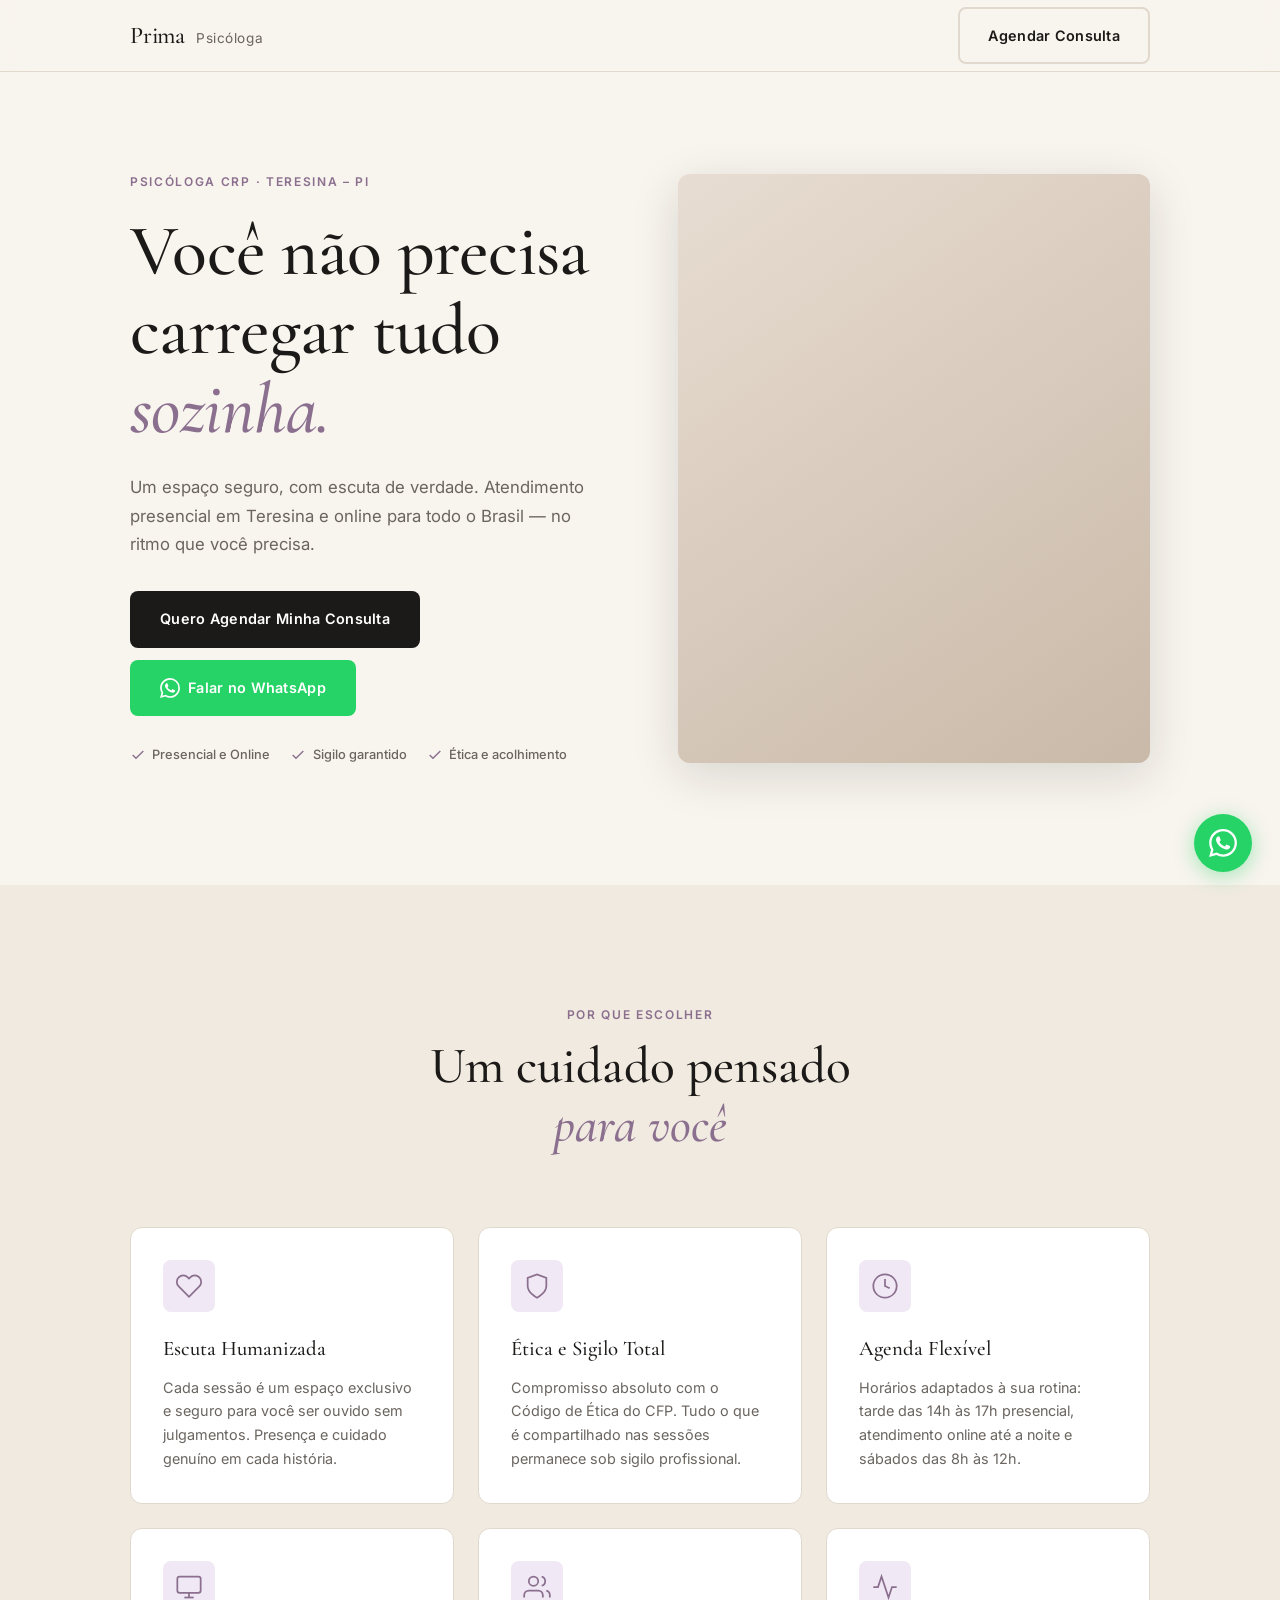
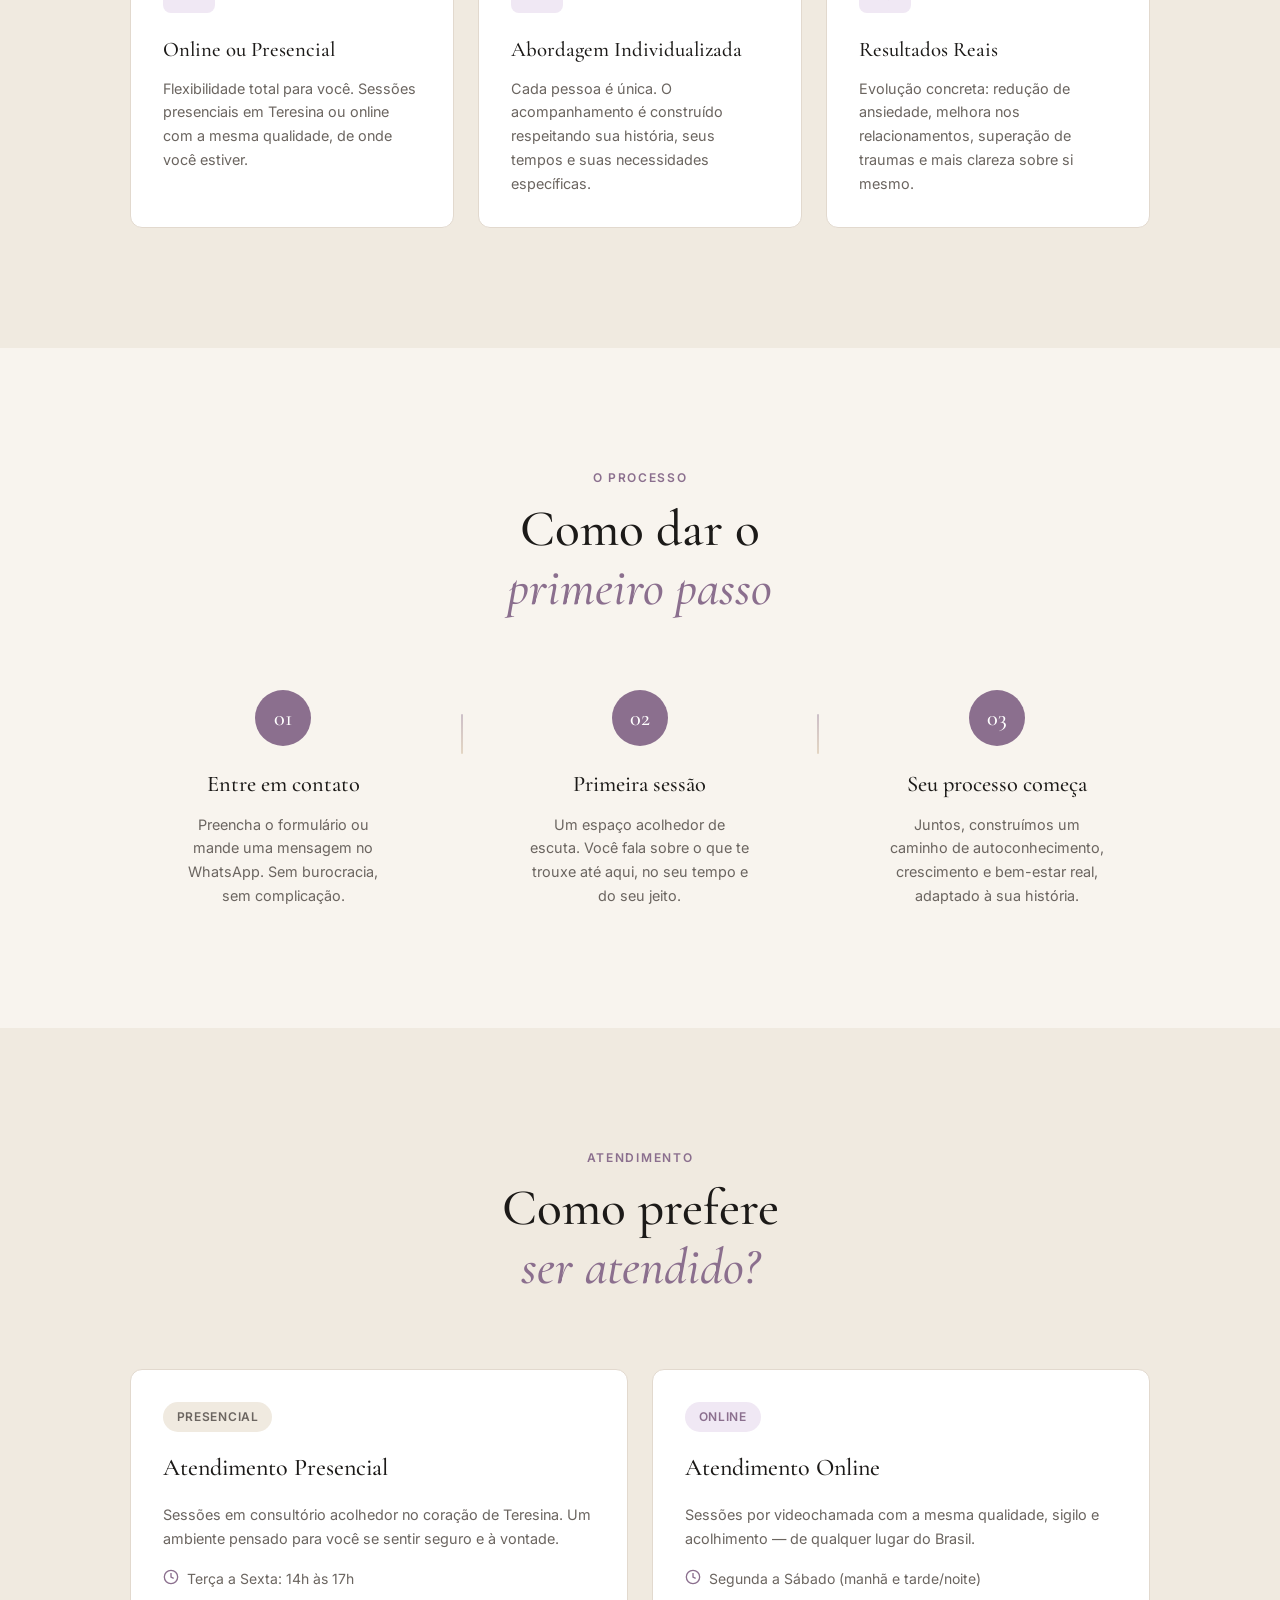
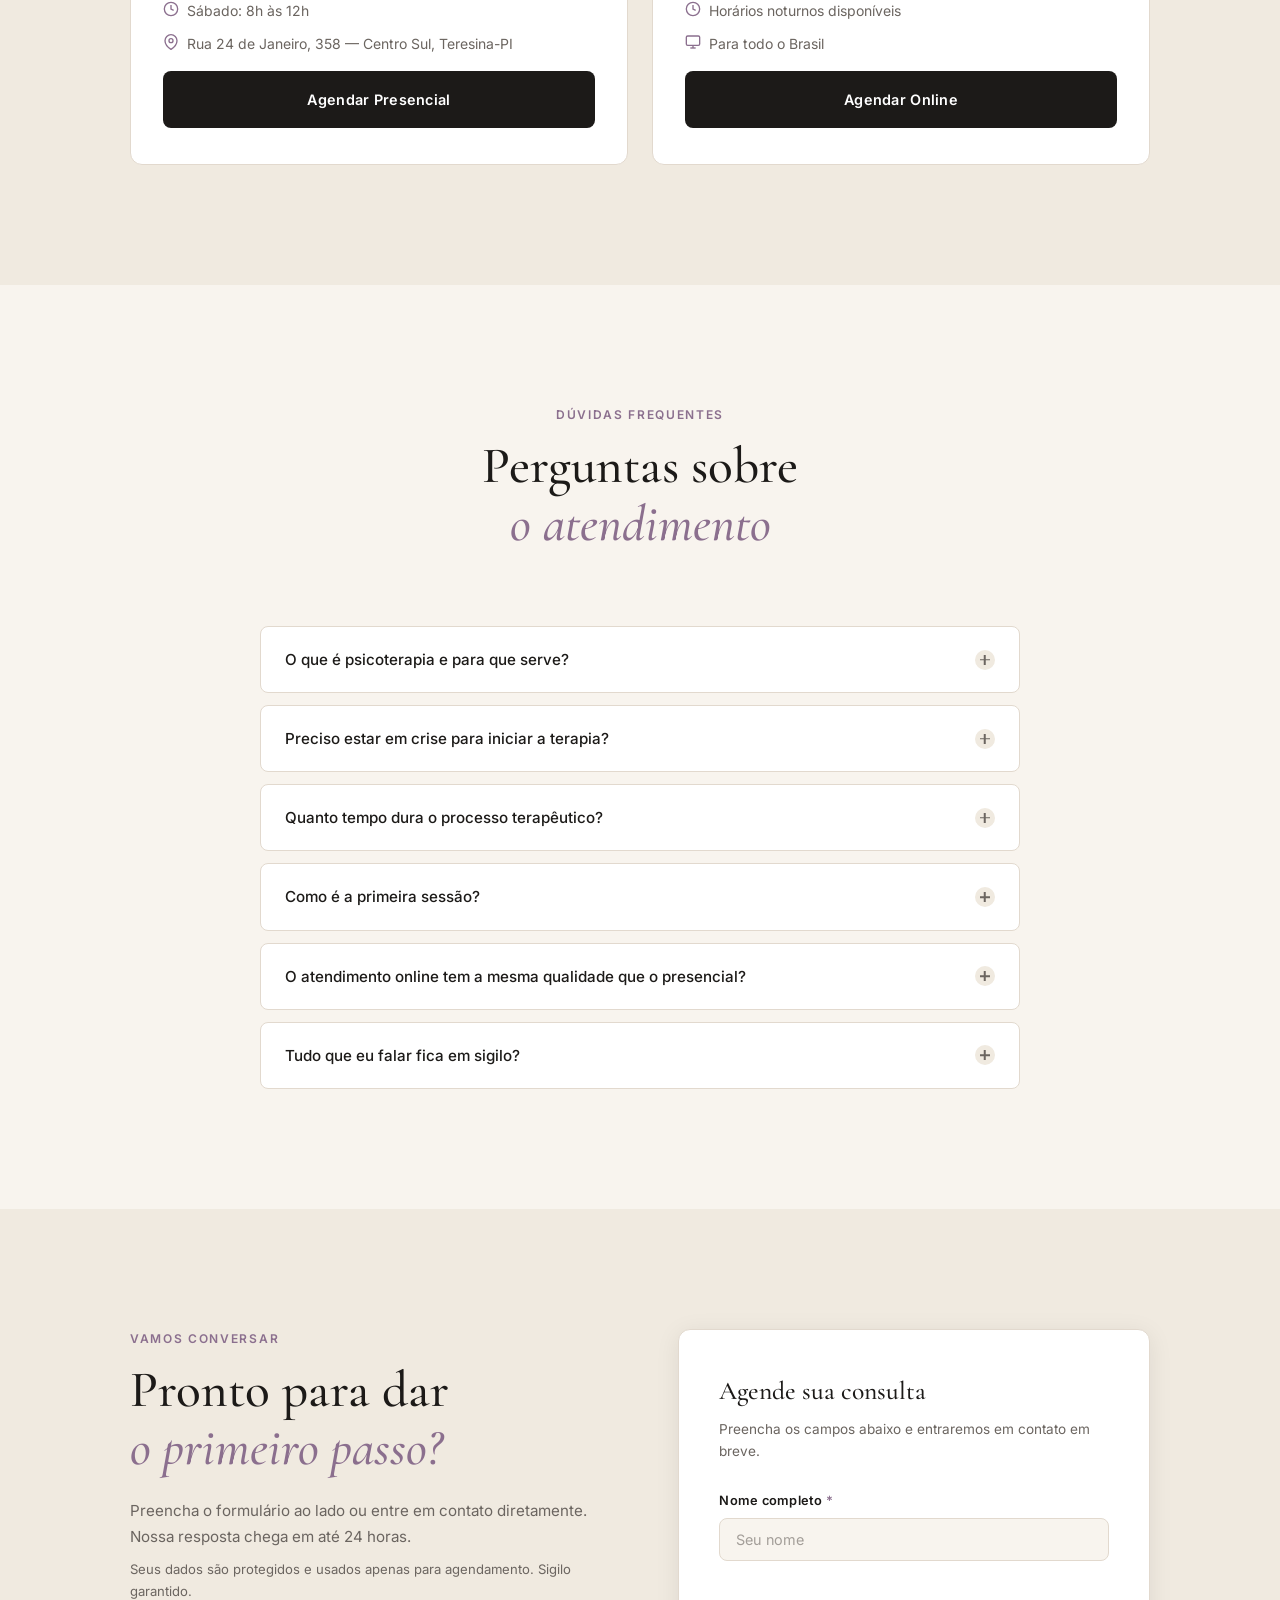
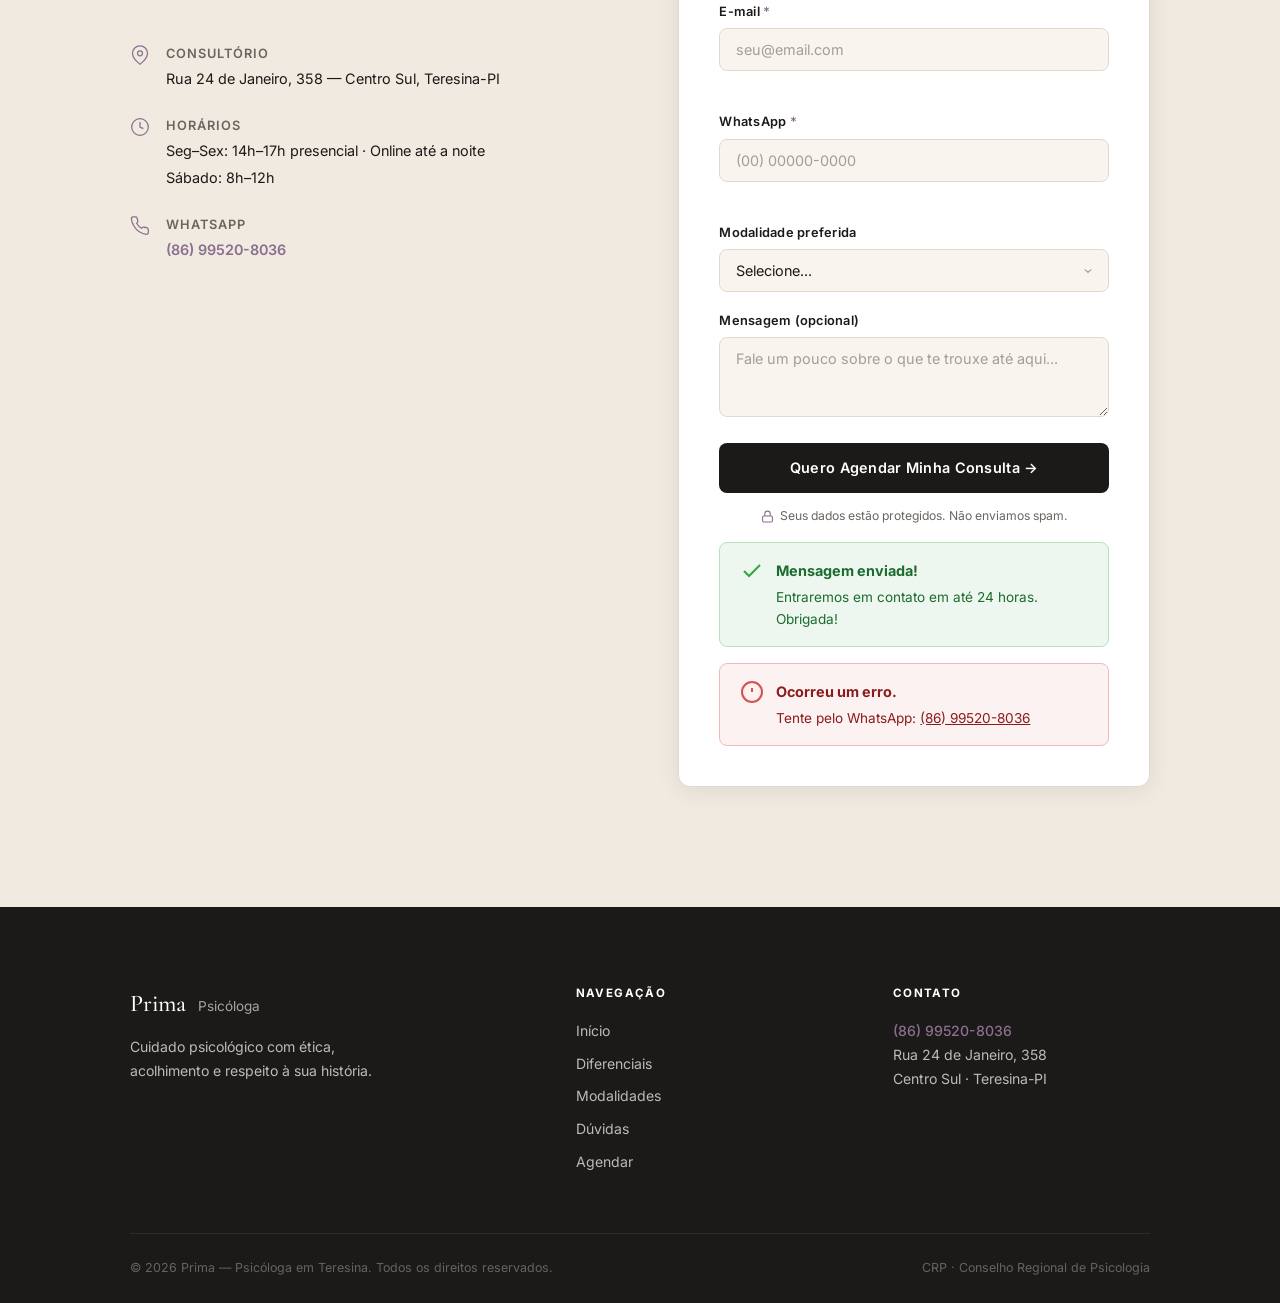
==== index.html @ 87fa2f5f "feat: estrutura inicial do site onepage Prima Psicóloga - HTML completo (hero, diferenciais, como fu" ====
<!DOCTYPE html>
<html lang="pt-BR">
<head>
  <meta charset="UTF-8" />
  <meta name="viewport" content="width=device-width, initial-scale=1.0" />
  <meta name="description" content="Psicóloga em Teresina-PI. Atendimento presencial e online. Agende sua consulta com a psicóloga Prima e dê o primeiro passo para o seu bem-estar." />
  <meta name="keywords" content="psicóloga Teresina, psicologia Teresina, terapia Teresina, psicóloga online Teresina, saúde mental Teresina PI" />
  <meta property="og:title" content="Psicóloga em Teresina | Prima" />
  <meta property="og:description" content="Atendimento psicológico presencial em Teresina e online. Cuide da sua saúde mental com acolhimento e ética." />
  <meta property="og:type" content="website" />
  <meta property="og:url" content="https://psicologaemteresina.com.br" />

  <title>Psicóloga em Teresina | Prima</title>

  <!-- Google Tag Manager -->
  <script>(function(w,d,s,l,i){w[l]=w[l]||[];w[l].push({'gtm.start':
  new Date().getTime(),event:'gtm.js'});var f=d.getElementsByTagName(s)[0],
  j=d.createElement(s),dl=l!='dataLayer'?'&l='+l:'';j.async=true;j.src=
  'https://www.googletagmanager.com/gtm.js?id='+i+dl;f.parentNode.insertBefore(j,f);
  })(window,document,'script','dataLayer','GTM-XXXXXXX');</script>
  <!-- End Google Tag Manager -->

  <link rel="preconnect" href="https://fonts.googleapis.com" />
  <link rel="preconnect" href="https://fonts.gstatic.com" crossorigin />
  <link href="https://fonts.googleapis.com/css2?family=Cormorant+Garamond:ital,wght@0,400;0,500;0,600;1,400;1,500&family=Inter:wght@300;400;500;600&display=swap" rel="stylesheet" />

  <link rel="stylesheet" href="css/style.css" />
</head>
<body>

  <!-- Google Tag Manager (noscript) -->
  <noscript><iframe src="https://www.googletagmanager.com/ns.html?id=GTM-XXXXXXX"
  height="0" width="0" style="display:none;visibility:hidden"></iframe></noscript>
  <!-- End Google Tag Manager (noscript) -->

  <!-- ============================================================
       HEADER / NAV
  ============================================================ -->
  <header class="header" id="header">
    <nav class="nav container">
      <a href="#" class="nav__logo">Prima <span>Psicóloga</span></a>
      <a href="#contato" class="btn btn--outline nav__cta track-cta" data-cta-position="header">
        Agendar Consulta
      </a>
    </nav>
  </header>

  <!-- ============================================================
       HERO
  ============================================================ -->
  <section class="hero" id="inicio">
    <div class="hero__content container">
      <div class="hero__text">
        <p class="hero__eyebrow">Psicóloga CRP · Teresina – PI</p>
        <h1 class="hero__headline">
          Você não precisa<br />
          carregar tudo<br />
          <em>sozinha.</em>
        </h1>
        <p class="hero__sub">
          Um espaço seguro, com escuta de verdade. Atendimento presencial
          em Teresina e online para todo o Brasil — no ritmo que você precisa.
        </p>
        <div class="hero__actions">
          <a href="#contato" class="btn btn--primary track-cta" data-cta-position="hero-primary">
            Quero Agendar Minha Consulta
          </a>
          <a href="https://wa.me/5586995208036" target="_blank" rel="noopener noreferrer"
             class="btn btn--whatsapp track-whatsapp" data-cta-position="hero">
            <svg width="20" height="20" viewBox="0 0 24 24" fill="currentColor" aria-hidden="true">
              <path d="M17.472 14.382c-.297-.149-1.758-.867-2.03-.967-.273-.099-.471-.148-.67.15-.197.297-.767.966-.94 1.164-.173.199-.347.223-.644.075-.297-.15-1.255-.463-2.39-1.475-.883-.788-1.48-1.761-1.653-2.059-.173-.297-.018-.458.13-.606.134-.133.298-.347.446-.52.149-.174.198-.298.298-.497.099-.198.05-.371-.025-.52-.075-.149-.669-1.612-.916-2.207-.242-.579-.487-.5-.669-.51-.173-.008-.371-.01-.57-.01-.198 0-.52.074-.792.372-.272.297-1.04 1.016-1.04 2.479 0 1.462 1.065 2.875 1.213 3.074.149.198 2.096 3.2 5.077 4.487.709.306 1.262.489 1.694.625.712.227 1.36.195 1.871.118.571-.085 1.758-.719 2.006-1.413.248-.694.248-1.289.173-1.413-.074-.124-.272-.198-.57-.347m-5.421 7.403h-.004a9.87 9.87 0 01-5.031-1.378l-.361-.214-3.741.982.998-3.648-.235-.374a9.86 9.86 0 01-1.51-5.26c.001-5.45 4.436-9.884 9.888-9.884 2.64 0 5.122 1.03 6.988 2.898a9.825 9.825 0 012.893 6.994c-.003 5.45-4.437 9.884-9.885 9.884m8.413-18.297A11.815 11.815 0 0012.05 0C5.495 0 .16 5.335.157 11.892c0 2.096.547 4.142 1.588 5.945L.057 24l6.305-1.654a11.882 11.882 0 005.683 1.448h.005c6.554 0 11.89-5.335 11.893-11.893a11.821 11.821 0 00-3.48-8.413z"/>
            </svg>
            Falar no WhatsApp
          </a>
        </div>
        <ul class="hero__badges">
          <li>
            <svg width="16" height="16" viewBox="0 0 24 24" fill="none" stroke="currentColor" stroke-width="2" aria-hidden="true"><polyline points="20 6 9 17 4 12"></polyline></svg>
            Presencial e Online
          </li>
          <li>
            <svg width="16" height="16" viewBox="0 0 24 24" fill="none" stroke="currentColor" stroke-width="2" aria-hidden="true"><polyline points="20 6 9 17 4 12"></polyline></svg>
            Sigilo garantido
          </li>
          <li>
            <svg width="16" height="16" viewBox="0 0 24 24" fill="none" stroke="currentColor" stroke-width="2" aria-hidden="true"><polyline points="20 6 9 17 4 12"></polyline></svg>
            Ética e acolhimento
          </li>
        </ul>
      </div>
      <div class="hero__image-wrap">
        <div class="hero__image-placeholder" aria-label="Foto da psicóloga Prima">
          <!-- Substituir por <img src="assets/images/prima-foto.jpg" alt="Psicóloga Prima" /> -->
          <div class="hero__image-bg"></div>
        </div>
      </div>
    </div>
  </section>

  <!-- ============================================================
       DIFERENCIAIS
  ============================================================ -->
  <section class="section diferenciais" id="diferenciais">
    <div class="container">
      <div class="section__header">
        <p class="section__eyebrow">Por que escolher</p>
        <h2 class="section__title">Um cuidado pensado<br /><em>para você</em></h2>
      </div>
      <div class="diferenciais__grid">
        <div class="card card--diferencial track-view-item">
          <div class="card__icon">
            <svg width="28" height="28" viewBox="0 0 24 24" fill="none" stroke="currentColor" stroke-width="1.5" aria-hidden="true"><path d="M20.84 4.61a5.5 5.5 0 0 0-7.78 0L12 5.67l-1.06-1.06a5.5 5.5 0 0 0-7.78 7.78l1.06 1.06L12 21.23l7.78-7.78 1.06-1.06a5.5 5.5 0 0 0 0-7.78z"></path></svg>
          </div>
          <h3>Escuta Humanizada</h3>
          <p>Cada sessão é um espaço exclusivo e seguro para você ser ouvido sem julgamentos. Presença e cuidado genuíno em cada história.</p>
        </div>
        <div class="card card--diferencial track-view-item">
          <div class="card__icon">
            <svg width="28" height="28" viewBox="0 0 24 24" fill="none" stroke="currentColor" stroke-width="1.5" aria-hidden="true"><path d="M12 22s8-4 8-10V5l-8-3-8 3v7c0 6 8 10 8 10z"></path></svg>
          </div>
          <h3>Ética e Sigilo Total</h3>
          <p>Compromisso absoluto com o Código de Ética do CFP. Tudo o que é compartilhado nas sessões permanece sob sigilo profissional.</p>
        </div>
        <div class="card card--diferencial track-view-item">
          <div class="card__icon">
            <svg width="28" height="28" viewBox="0 0 24 24" fill="none" stroke="currentColor" stroke-width="1.5" aria-hidden="true"><circle cx="12" cy="12" r="10"></circle><polyline points="12 6 12 12 16 14"></polyline></svg>
          </div>
          <h3>Agenda Flexível</h3>
          <p>Horários adaptados à sua rotina: tarde das 14h às 17h presencial, atendimento online até a noite e sábados das 8h às 12h.</p>
        </div>
        <div class="card card--diferencial track-view-item">
          <div class="card__icon">
            <svg width="28" height="28" viewBox="0 0 24 24" fill="none" stroke="currentColor" stroke-width="1.5" aria-hidden="true"><rect x="2" y="3" width="20" height="14" rx="2" ry="2"></rect><line x1="8" y1="21" x2="16" y2="21"></line><line x1="12" y1="17" x2="12" y2="21"></line></svg>
          </div>
          <h3>Online ou Presencial</h3>
          <p>Flexibilidade total para você. Sessões presenciais em Teresina ou online com a mesma qualidade, de onde você estiver.</p>
        </div>
        <div class="card card--diferencial track-view-item">
          <div class="card__icon">
            <svg width="28" height="28" viewBox="0 0 24 24" fill="none" stroke="currentColor" stroke-width="1.5" aria-hidden="true"><path d="M17 21v-2a4 4 0 0 0-4-4H5a4 4 0 0 0-4 4v2"></path><circle cx="9" cy="7" r="4"></circle><path d="M23 21v-2a4 4 0 0 0-3-3.87"></path><path d="M16 3.13a4 4 0 0 1 0 7.75"></path></svg>
          </div>
          <h3>Abordagem Individualizada</h3>
          <p>Cada pessoa é única. O acompanhamento é construído respeitando sua história, seus tempos e suas necessidades específicas.</p>
        </div>
        <div class="card card--diferencial track-view-item">
          <div class="card__icon">
            <svg width="28" height="28" viewBox="0 0 24 24" fill="none" stroke="currentColor" stroke-width="1.5" aria-hidden="true"><polyline points="22 12 18 12 15 21 9 3 6 12 2 12"></polyline></svg>
          </div>
          <h3>Resultados Reais</h3>
          <p>Evolução concreta: redução de ansiedade, melhora nos relacionamentos, superação de traumas e mais clareza sobre si mesmo.</p>
        </div>
      </div>
    </div>
  </section>

  <!-- ============================================================
       COMO FUNCIONA
  ============================================================ -->
  <section class="section como-funciona" id="como-funciona">
    <div class="container">
      <div class="section__header">
        <p class="section__eyebrow">O processo</p>
        <h2 class="section__title">Como dar o<br /><em>primeiro passo</em></h2>
      </div>
      <div class="passos">
        <div class="passo">
          <div class="passo__numero">01</div>
          <h3>Entre em contato</h3>
          <p>Preencha o formulário ou mande uma mensagem no WhatsApp. Sem burocracia, sem complicação.</p>
        </div>
        <div class="passo__divisor" aria-hidden="true"></div>
        <div class="passo">
          <div class="passo__numero">02</div>
          <h3>Primeira sessão</h3>
          <p>Um espaço acolhedor de escuta. Você fala sobre o que te trouxe até aqui, no seu tempo e do seu jeito.</p>
        </div>
        <div class="passo__divisor" aria-hidden="true"></div>
        <div class="passo">
          <div class="passo__numero">03</div>
          <h3>Seu processo começa</h3>
          <p>Juntos, construímos um caminho de autoconhecimento, crescimento e bem-estar real, adaptado à sua história.</p>
        </div>
      </div>
    </div>
  </section>

  <!-- ============================================================
       MODALIDADES
  ============================================================ -->
  <section class="section modalidades" id="modalidades">
    <div class="container">
      <div class="section__header">
        <p class="section__eyebrow">Atendimento</p>
        <h2 class="section__title">Como prefere<br /><em>ser atendido?</em></h2>
      </div>
      <div class="modalidades__grid">
        <div class="card card--modalidade track-select-content" data-modalidade="presencial">
          <div class="card__badge">Presencial</div>
          <h3>Atendimento Presencial</h3>
          <p>Sessões em consultório acolhedor no coração de Teresina. Um ambiente pensado para você se sentir seguro e à vontade.</p>
          <ul class="modalidade__info">
            <li>
              <svg width="16" height="16" viewBox="0 0 24 24" fill="none" stroke="currentColor" stroke-width="2" aria-hidden="true"><circle cx="12" cy="12" r="10"></circle><polyline points="12 6 12 12 16 14"></polyline></svg>
              Terça a Sexta: 14h às 17h
            </li>
            <li>
              <svg width="16" height="16" viewBox="0 0 24 24" fill="none" stroke="currentColor" stroke-width="2" aria-hidden="true"><circle cx="12" cy="12" r="10"></circle><polyline points="12 6 12 12 16 14"></polyline></svg>
              Sábado: 8h às 12h
            </li>
            <li>
              <svg width="16" height="16" viewBox="0 0 24 24" fill="none" stroke="currentColor" stroke-width="2" aria-hidden="true"><path d="M21 10c0 7-9 13-9 13s-9-6-9-13a9 9 0 0 1 18 0z"></path><circle cx="12" cy="10" r="3"></circle></svg>
              Rua 24 de Janeiro, 358 — Centro Sul, Teresina-PI
            </li>
          </ul>
          <a href="#contato" class="btn btn--primary btn--full track-cta" data-cta-position="modalidade-presencial">
            Agendar Presencial
          </a>
        </div>
        <div class="card card--modalidade track-select-content" data-modalidade="online">
          <div class="card__badge card__badge--accent">Online</div>
          <h3>Atendimento Online</h3>
          <p>Sessões por videochamada com a mesma qualidade, sigilo e acolhimento — de qualquer lugar do Brasil.</p>
          <ul class="modalidade__info">
            <li>
              <svg width="16" height="16" viewBox="0 0 24 24" fill="none" stroke="currentColor" stroke-width="2" aria-hidden="true"><circle cx="12" cy="12" r="10"></circle><polyline points="12 6 12 12 16 14"></polyline></svg>
              Segunda a Sábado (manhã e tarde/noite)
            </li>
            <li>
              <svg width="16" height="16" viewBox="0 0 24 24" fill="none" stroke="currentColor" stroke-width="2" aria-hidden="true"><circle cx="12" cy="12" r="10"></circle><polyline points="12 6 12 12 16 14"></polyline></svg>
              Horários noturnos disponíveis
            </li>
            <li>
              <svg width="16" height="16" viewBox="0 0 24 24" fill="none" stroke="currentColor" stroke-width="2" aria-hidden="true"><rect x="2" y="3" width="20" height="14" rx="2"></rect><line x1="8" y1="21" x2="16" y2="21"></line><line x1="12" y1="17" x2="12" y2="21"></line></svg>
              Para todo o Brasil
            </li>
          </ul>
          <a href="#contato" class="btn btn--primary btn--full track-cta" data-cta-position="modalidade-online">
            Agendar Online
          </a>
        </div>
      </div>
    </div>
  </section>

  <!-- ============================================================
       FAQ
  ============================================================ -->
  <section class="section faq" id="faq">
    <div class="container">
      <div class="section__header">
        <p class="section__eyebrow">Dúvidas frequentes</p>
        <h2 class="section__title">Perguntas sobre<br /><em>o atendimento</em></h2>
      </div>
      <div class="faq__list">
        <details class="faq__item track-faq" data-faq="o-que-e-psicologia">
          <summary class="faq__question">
            O que é psicoterapia e para que serve?
            <span class="faq__icon" aria-hidden="true"></span>
          </summary>
          <div class="faq__answer">
            <p>A psicoterapia é um processo de autoconhecimento e transformação conduzido por um profissional habilitado. Ela ajuda a entender padrões de comportamento, lidar com emoções difíceis, superar traumas e melhorar os relacionamentos. Não é só para momentos de crise — qualquer pessoa que queira se conhecer melhor ou viver com mais leveza pode se beneficiar.</p>
          </div>
        </details>
        <details class="faq__item track-faq" data-faq="preciso-estar-em-crise">
          <summary class="faq__question">
            Preciso estar em crise para iniciar a terapia?
            <span class="faq__icon" aria-hidden="true"></span>
          </summary>
          <div class="faq__answer">
            <p>Não. A terapia é para qualquer pessoa que queira se conhecer melhor, entender seus padrões ou simplesmente criar mais espaço interno para viver com mais autenticidade. Muitas pessoas começam justamente porque sentem que algo não vai bem, mesmo sem conseguir nomear o quê — uma sensação de vazio, de repetição, de cansaço sem razão aparente. Esse incômodo já é motivo suficiente.</p>
          </div>
        </details>
        <details class="faq__item track-faq" data-faq="quanto-tempo-dura">
          <summary class="faq__question">
            Quanto tempo dura o processo terapêutico?
            <span class="faq__icon" aria-hidden="true"></span>
          </summary>
          <div class="faq__answer">
            <p>Não existe prazo fixo. A duração varia de acordo com a demanda de cada pessoa, seus objetivos e o que emerge ao longo das sessões. Algumas pessoas percebem mudanças significativas em alguns meses; outras optam por um processo mais longo. O ritmo é seu — o acompanhamento respeita sua singularidade.</p>
          </div>
        </details>
        <details class="faq__item track-faq" data-faq="como-e-primeira-sessao">
          <summary class="faq__question">
            Como é a primeira sessão?
            <span class="faq__icon" aria-hidden="true"></span>
          </summary>
          <div class="faq__answer">
            <p>A primeira sessão é um espaço de escuta e acolhimento. Não há questionários ou avaliações formais. Você fala sobre o que te trouxe até aqui, no seu próprio ritmo. Ao final, conversamos sobre como pode ser a continuidade — frequência das sessões, modalidade e tudo o mais que você precisar saber. Não existe resposta certa ou errada.</p>
          </div>
        </details>
        <details class="faq__item track-faq" data-faq="online-funciona-igual">
          <summary class="faq__question">
            O atendimento online tem a mesma qualidade que o presencial?
            <span class="faq__icon" aria-hidden="true"></span>
          </summary>
          <div class="faq__answer">
            <p>Sim. O Conselho Federal de Psicologia regulamenta o atendimento psicológico online e ele é tão eficaz quanto o presencial. A única diferença é o ambiente — o processo, a escuta e o sigilo são os mesmos. É uma excelente opção para quem tem agenda difícil, mora longe ou simplesmente prefere a comodidade de casa.</p>
          </div>
        </details>
        <details class="faq__item track-faq" data-faq="sigilo">
          <summary class="faq__question">
            Tudo que eu falar fica em sigilo?
            <span class="faq__icon" aria-hidden="true"></span>
          </summary>
          <div class="faq__answer">
            <p>Sim, absolutamente. O sigilo profissional é um direito seu garantido pelo Código de Ética do Conselho Federal de Psicologia. Tudo o que é compartilhado em sessão permanece entre você e a psicóloga. Apenas em situações extremíssimas previstas em lei o sigilo pode ser quebrado — e você seria informado antes.</p>
          </div>
        </details>
      </div>
    </div>
  </section>

  <!-- ============================================================
       CONTATO / FORMULÁRIO
  ============================================================ -->
  <section class="section contato" id="contato">
    <div class="container">
      <div class="contato__grid">
        <div class="contato__info">
          <p class="section__eyebrow">Vamos conversar</p>
          <h2 class="section__title">Pronto para dar<br /><em>o primeiro passo?</em></h2>
          <p class="contato__desc">
            Preencha o formulário ao lado ou entre em contato diretamente. Nossa resposta chega em até 24 horas.
          </p>
          <p class="contato__desc contato__desc--small">
            Seus dados são protegidos e usados apenas para agendamento. Sigilo garantido.
          </p>

          <div class="contato__detalhes">
            <div class="contato__detalhe">
              <svg width="20" height="20" viewBox="0 0 24 24" fill="none" stroke="currentColor" stroke-width="1.5" aria-hidden="true"><path d="M21 10c0 7-9 13-9 13s-9-6-9-13a9 9 0 0 1 18 0z"></path><circle cx="12" cy="10" r="3"></circle></svg>
              <div>
                <strong>Consultório</strong>
                <span>Rua 24 de Janeiro, 358 — Centro Sul, Teresina-PI</span>
              </div>
            </div>
            <div class="contato__detalhe">
              <svg width="20" height="20" viewBox="0 0 24 24" fill="none" stroke="currentColor" stroke-width="1.5" aria-hidden="true"><circle cx="12" cy="12" r="10"></circle><polyline points="12 6 12 12 16 14"></polyline></svg>
              <div>
                <strong>Horários</strong>
                <span>Seg–Sex: 14h–17h presencial · Online até a noite</span>
                <span>Sábado: 8h–12h</span>
              </div>
            </div>
            <div class="contato__detalhe">
              <svg width="20" height="20" viewBox="0 0 24 24" fill="none" stroke="currentColor" stroke-width="1.5" aria-hidden="true"><path d="M22 16.92v3a2 2 0 0 1-2.18 2 19.79 19.79 0 0 1-8.63-3.07A19.5 19.5 0 0 1 4.69 12a19.79 19.79 0 0 1-3.07-8.67A2 2 0 0 1 3.6 1.1h3a2 2 0 0 1 2 1.72c.127.96.361 1.903.7 2.81a2 2 0 0 1-.45 2.11L7.91 8.69a16 16 0 0 0 6.07 6.07l.94-.95a2 2 0 0 1 2.11-.45c.907.339 1.85.573 2.81.7A2 2 0 0 1 21.73 16c.04.31.06.623.06.938h-.07z"></path></svg>
              <div>
                <strong>WhatsApp</strong>
                <a href="https://wa.me/5586995208036" class="contato__link track-whatsapp" data-cta-position="contato">(86) 99520-8036</a>
              </div>
            </div>
          </div>
        </div>

        <div class="contato__form-wrap">
          <form class="form" id="form-contato" novalidate>
            <h3 class="form__title">Agende sua consulta</h3>
            <p class="form__sub">Preencha os campos abaixo e entraremos em contato em breve.</p>

            <div class="form__group">
              <label for="nome" class="form__label">Nome completo <span aria-hidden="true">*</span></label>
              <input type="text" id="nome" name="nome" class="form__input" placeholder="Seu nome" required autocomplete="name" />
              <span class="form__error" id="nome-error" role="alert"></span>
            </div>

            <div class="form__group">
              <label for="email" class="form__label">E-mail <span aria-hidden="true">*</span></label>
              <input type="email" id="email" name="email" class="form__input" placeholder="seu@email.com" required autocomplete="email" />
              <span class="form__error" id="email-error" role="alert"></span>
            </div>

            <div class="form__group">
              <label for="whatsapp" class="form__label">WhatsApp <span aria-hidden="true">*</span></label>
              <input type="tel" id="whatsapp" name="whatsapp" class="form__input" placeholder="(00) 00000-0000" required autocomplete="tel" />
              <span class="form__error" id="whatsapp-error" role="alert"></span>
            </div>

            <div class="form__group">
              <label for="modalidade" class="form__label">Modalidade preferida</label>
              <select id="modalidade" name="modalidade" class="form__select">
                <option value="">Selecione...</option>
                <option value="presencial">Presencial (Teresina-PI)</option>
                <option value="online">Online</option>
                <option value="indiferente">Sem preferência</option>
              </select>
            </div>

            <div class="form__group">
              <label for="mensagem" class="form__label">Mensagem (opcional)</label>
              <textarea id="mensagem" name="mensagem" class="form__textarea" placeholder="Fale um pouco sobre o que te trouxe até aqui..." rows="3"></textarea>
            </div>

            <button type="submit" class="btn btn--primary btn--full form__submit" id="btn-submit">
              <span class="btn__text">Quero Agendar Minha Consulta →</span>
              <span class="btn__loading" hidden>Enviando...</span>
            </button>

            <p class="form__privacy">
              <svg width="13" height="13" viewBox="0 0 24 24" fill="none" stroke="currentColor" stroke-width="2" aria-hidden="true"><rect x="3" y="11" width="18" height="11" rx="2" ry="2"></rect><path d="M7 11V7a5 5 0 0 1 10 0v4"></path></svg>
              Seus dados estão protegidos. Não enviamos spam.
            </p>

            <div class="form__feedback form__feedback--success" id="form-success" hidden role="alert">
              <svg width="24" height="24" viewBox="0 0 24 24" fill="none" stroke="currentColor" stroke-width="2" aria-hidden="true"><polyline points="20 6 9 17 4 12"></polyline></svg>
              <div>
                <strong>Mensagem enviada!</strong>
                <span>Entraremos em contato em até 24 horas. Obrigada!</span>
              </div>
            </div>

            <div class="form__feedback form__feedback--error" id="form-error" hidden role="alert">
              <svg width="24" height="24" viewBox="0 0 24 24" fill="none" stroke="currentColor" stroke-width="2" aria-hidden="true"><circle cx="12" cy="12" r="10"></circle><line x1="12" y1="8" x2="12" y2="12"></line><line x1="12" y1="16" x2="12.01" y2="16"></line></svg>
              <div>
                <strong>Ocorreu um erro.</strong>
                <span>Tente pelo WhatsApp: <a href="https://wa.me/5586995208036">(86) 99520-8036</a></span>
              </div>
            </div>
          </form>
        </div>
      </div>
    </div>
  </section>

  <!-- ============================================================
       FOOTER
  ============================================================ -->
  <footer class="footer">
    <div class="container">
      <div class="footer__grid">
        <div class="footer__brand">
          <p class="footer__logo">Prima <span>Psicóloga</span></p>
          <p class="footer__desc">Cuidado psicológico com ética, acolhimento e respeito à sua história.</p>
        </div>
        <div class="footer__links">
          <strong>Navegação</strong>
          <nav aria-label="Rodapé">
            <a href="#inicio">Início</a>
            <a href="#diferenciais">Diferenciais</a>
            <a href="#modalidades">Modalidades</a>
            <a href="#faq">Dúvidas</a>
            <a href="#contato">Agendar</a>
          </nav>
        </div>
        <div class="footer__contact">
          <strong>Contato</strong>
          <a href="https://wa.me/5586995208036" class="track-whatsapp" data-cta-position="footer">(86) 99520-8036</a>
          <span>Rua 24 de Janeiro, 358</span>
          <span>Centro Sul · Teresina-PI</span>
        </div>
      </div>
      <div class="footer__bottom">
        <p>© 2026 Prima — Psicóloga em Teresina. Todos os direitos reservados.</p>
        <p>CRP · Conselho Regional de Psicologia</p>
      </div>
    </div>
  </footer>

  <!-- WhatsApp Flutuante -->
  <a href="https://wa.me/5586995208036" class="whatsapp-float track-whatsapp" data-cta-position="float"
     target="_blank" rel="noopener noreferrer" aria-label="Falar no WhatsApp">
    <svg width="28" height="28" viewBox="0 0 24 24" fill="currentColor" aria-hidden="true">
      <path d="M17.472 14.382c-.297-.149-1.758-.867-2.03-.967-.273-.099-.471-.148-.67.15-.197.297-.767.966-.94 1.164-.173.199-.347.223-.644.075-.297-.15-1.255-.463-2.39-1.475-.883-.788-1.48-1.761-1.653-2.059-.173-.297-.018-.458.13-.606.134-.133.298-.347.446-.52.149-.174.198-.298.298-.497.099-.198.05-.371-.025-.52-.075-.149-.669-1.612-.916-2.207-.242-.579-.487-.5-.669-.51-.173-.008-.371-.01-.57-.01-.198 0-.52.074-.792.372-.272.297-1.04 1.016-1.04 2.479 0 1.462 1.065 2.875 1.213 3.074.149.198 2.096 3.2 5.077 4.487.709.306 1.262.489 1.694.625.712.227 1.36.195 1.871.118.571-.085 1.758-.719 2.006-1.413.248-.694.248-1.289.173-1.413-.074-.124-.272-.198-.57-.347m-5.421 7.403h-.004a9.87 9.87 0 01-5.031-1.378l-.361-.214-3.741.982.998-3.648-.235-.374a9.86 9.86 0 01-1.51-5.26c.001-5.45 4.436-9.884 9.888-9.884 2.64 0 5.122 1.03 6.988 2.898a9.825 9.825 0 012.893 6.994c-.003 5.45-4.437 9.884-9.885 9.884m8.413-18.297A11.815 11.815 0 0012.05 0C5.495 0 .16 5.335.157 11.892c0 2.096.547 4.142 1.588 5.945L.057 24l6.305-1.654a11.882 11.882 0 005.683 1.448h.005c6.554 0 11.89-5.335 11.893-11.893a11.821 11.821 0 00-3.48-8.413z"/>
    </svg>
  </a>

  <script src="js/main.js" defer></script>
</body>
</html>
---- css/style.css ----
/* ============================================================
   TOKENS & RESET
============================================================ */
:root {
  --bg:          #F8F4EE;
  --bg-alt:      #F0EAE0;
  --bg-dark:     #1C1A18;
  --text:        #1C1A18;
  --text-muted:  #6B6560;
  --accent:      #8B6F8E;
  --accent-2:    #C4A882;
  --green:       #25D366;
  --white:       #FFFFFF;
  --border:      #E2D9CE;
  --shadow:      0 4px 24px rgba(28,26,24,.08);
  --shadow-lg:   0 12px 48px rgba(28,26,24,.14);
  --radius:      12px;
  --radius-sm:   8px;
  --font-serif:  'Cormorant Garamond', Georgia, serif;
  --font-sans:   'Inter', system-ui, -apple-system, sans-serif;
  --nav-h:       72px;
  --max-w:       1140px;
}

*, *::before, *::after { box-sizing: border-box; margin: 0; padding: 0; }

html { scroll-behavior: smooth; font-size: 16px; }

body {
  font-family: var(--font-sans);
  background: var(--bg);
  color: var(--text);
  line-height: 1.65;
  -webkit-font-smoothing: antialiased;
}

img { max-width: 100%; display: block; }
a { color: inherit; text-decoration: none; }
ul { list-style: none; }
button { cursor: pointer; font-family: inherit; }
details > summary { list-style: none; }
details > summary::-webkit-details-marker { display: none; }

/* ============================================================
   LAYOUT HELPERS
============================================================ */
.container {
  width: 100%;
  max-width: var(--max-w);
  margin-inline: auto;
  padding-inline: clamp(20px, 5vw, 60px);
}

.section {
  padding-block: clamp(72px, 10vw, 120px);
}

.section__header {
  text-align: center;
  margin-bottom: clamp(40px, 6vw, 72px);
}

.section__eyebrow {
  font-family: var(--font-sans);
  font-size: .75rem;
  font-weight: 600;
  letter-spacing: .14em;
  text-transform: uppercase;
  color: var(--accent);
  margin-bottom: .75rem;
}

.section__title {
  font-family: var(--font-serif);
  font-size: clamp(2.2rem, 5vw, 3.2rem);
  font-weight: 500;
  line-height: 1.15;
  color: var(--text);
}
.section__title em {
  font-style: italic;
  color: var(--accent);
}

/* ============================================================
   BUTTONS
============================================================ */
.btn {
  display: inline-flex;
  align-items: center;
  gap: .5rem;
  padding: .9rem 1.75rem;
  border-radius: var(--radius-sm);
  font-size: .9rem;
  font-weight: 600;
  letter-spacing: .02em;
  transition: transform .18s ease, box-shadow .18s ease, background .18s ease, color .18s ease;
  white-space: nowrap;
  border: 2px solid transparent;
}

.btn:hover { transform: translateY(-1px); }
.btn:active { transform: translateY(0); }

.btn--primary {
  background: var(--text);
  color: var(--white);
}
.btn--primary:hover {
  background: #2e2b28;
  box-shadow: 0 6px 20px rgba(28,26,24,.25);
}

.btn--outline {
  background: transparent;
  color: var(--text);
  border-color: var(--border);
}
.btn--outline:hover {
  background: var(--text);
  color: var(--white);
  border-color: var(--text);
}

.btn--whatsapp {
  background: var(--green);
  color: var(--white);
}
.btn--whatsapp:hover {
  background: #20bd5a;
  box-shadow: 0 6px 20px rgba(37,211,102,.3);
}

.btn--full { width: 100%; justify-content: center; }

/* ============================================================
   HEADER / NAV
============================================================ */
.header {
  position: fixed;
  inset: 0 0 auto;
  z-index: 100;
  height: var(--nav-h);
  background: rgba(248,244,238,.92);
  backdrop-filter: blur(12px);
  -webkit-backdrop-filter: blur(12px);
  border-bottom: 1px solid var(--border);
  transition: box-shadow .2s ease;
}

.header.scrolled { box-shadow: var(--shadow); }

.nav {
  height: 100%;
  display: flex;
  align-items: center;
  justify-content: space-between;
}

.nav__logo {
  font-family: var(--font-serif);
  font-size: 1.5rem;
  font-weight: 500;
  letter-spacing: -.01em;
  color: var(--text);
}
.nav__logo span {
  font-size: .85rem;
  font-weight: 400;
  font-family: var(--font-sans);
  color: var(--text-muted);
  margin-left: .35rem;
  letter-spacing: .04em;
}

/* ============================================================
   HERO
============================================================ */
.hero {
  padding-top: calc(var(--nav-h) + clamp(60px, 10vw, 100px));
  padding-bottom: clamp(72px, 10vw, 120px);
  background: var(--bg);
  overflow: hidden;
}

.hero__content {
  display: grid;
  grid-template-columns: 1fr 1fr;
  gap: clamp(40px, 6vw, 80px);
  align-items: center;
}

.hero__eyebrow {
  font-size: .75rem;
  font-weight: 600;
  letter-spacing: .14em;
  text-transform: uppercase;
  color: var(--accent);
  margin-bottom: 1.25rem;
}

.hero__headline {
  font-family: var(--font-serif);
  font-size: clamp(2.8rem, 6vw, 4.5rem);
  font-weight: 500;
  line-height: 1.1;
  letter-spacing: -.01em;
  color: var(--text);
  margin-bottom: 1.5rem;
}
.hero__headline em {
  font-style: italic;
  color: var(--accent);
}

.hero__sub {
  font-size: 1.05rem;
  color: var(--text-muted);
  max-width: 460px;
  margin-bottom: 2rem;
  line-height: 1.7;
}

.hero__actions {
  display: flex;
  flex-wrap: wrap;
  gap: .75rem;
  margin-bottom: 1.75rem;
}

.hero__badges {
  display: flex;
  flex-wrap: wrap;
  gap: 1.25rem;
}
.hero__badges li {
  display: flex;
  align-items: center;
  gap: .4rem;
  font-size: .8rem;
  font-weight: 500;
  color: var(--text-muted);
}
.hero__badges svg { color: var(--accent); flex-shrink: 0; }

.hero__image-wrap {
  position: relative;
}

.hero__image-placeholder {
  aspect-ratio: 4 / 5;
  border-radius: var(--radius);
  overflow: hidden;
  background: var(--bg-alt);
  box-shadow: var(--shadow-lg);
  position: relative;
}

.hero__image-bg {
  width: 100%;
  height: 100%;
  background: linear-gradient(145deg, #e8ddd2 0%, #c9b9a8 100%);
  display: flex;
  align-items: center;
  justify-content: center;
}

.hero__image-placeholder img {
  width: 100%;
  height: 100%;
  object-fit: cover;
  object-position: top center;
}

/* ============================================================
   DIFERENCIAIS
============================================================ */
.diferenciais { background: var(--bg-alt); }

.diferenciais__grid {
  display: grid;
  grid-template-columns: repeat(auto-fit, minmax(300px, 1fr));
  gap: 1.5rem;
}

.card--diferencial {
  background: var(--white);
  border-radius: var(--radius);
  padding: 2rem;
  border: 1px solid var(--border);
  transition: transform .2s ease, box-shadow .2s ease;
}
.card--diferencial:hover {
  transform: translateY(-3px);
  box-shadow: var(--shadow);
}

.card__icon {
  width: 52px;
  height: 52px;
  border-radius: var(--radius-sm);
  background: #f0e8f4;
  display: flex;
  align-items: center;
  justify-content: center;
  margin-bottom: 1.25rem;
  color: var(--accent);
}

.card--diferencial h3 {
  font-family: var(--font-serif);
  font-size: 1.3rem;
  font-weight: 500;
  margin-bottom: .6rem;
  color: var(--text);
}

.card--diferencial p {
  font-size: .9rem;
  color: var(--text-muted);
  line-height: 1.65;
}

/* ============================================================
   COMO FUNCIONA
============================================================ */
.como-funciona { background: var(--bg); }

.passos {
  display: grid;
  grid-template-columns: 1fr auto 1fr auto 1fr;
  gap: 1.5rem;
  align-items: start;
}

.passo { text-align: center; }

.passo__numero {
  display: inline-flex;
  align-items: center;
  justify-content: center;
  width: 56px;
  height: 56px;
  border-radius: 50%;
  background: var(--accent);
  color: var(--white);
  font-family: var(--font-serif);
  font-size: 1.4rem;
  font-weight: 500;
  margin: 0 auto 1.25rem;
}

.passo h3 {
  font-family: var(--font-serif);
  font-size: 1.4rem;
  font-weight: 500;
  margin-bottom: .6rem;
  color: var(--text);
}

.passo p {
  font-size: .9rem;
  color: var(--text-muted);
  max-width: 220px;
  margin-inline: auto;
}

.passo__divisor {
  width: 2px;
  height: 40px;
  margin-top: 24px;
  background: linear-gradient(to bottom, var(--accent), var(--accent-2));
  border-radius: 2px;
  opacity: .4;
  flex-shrink: 0;
}

/* ============================================================
   MODALIDADES
============================================================ */
.modalidades { background: var(--bg-alt); }

.modalidades__grid {
  display: grid;
  grid-template-columns: repeat(auto-fit, minmax(320px, 1fr));
  gap: 1.5rem;
}

.card--modalidade {
  background: var(--white);
  border-radius: var(--radius);
  padding: 2rem 2rem 2.25rem;
  border: 1px solid var(--border);
  display: flex;
  flex-direction: column;
  gap: 1rem;
  transition: transform .2s ease, box-shadow .2s ease;
}
.card--modalidade:hover {
  transform: translateY(-3px);
  box-shadow: var(--shadow);
}

.card__badge {
  display: inline-flex;
  align-self: flex-start;
  padding: .3rem .85rem;
  border-radius: 20px;
  background: var(--bg-alt);
  font-size: .75rem;
  font-weight: 600;
  letter-spacing: .06em;
  text-transform: uppercase;
  color: var(--text-muted);
}
.card__badge--accent {
  background: #f0e8f4;
  color: var(--accent);
}

.card--modalidade h3 {
  font-family: var(--font-serif);
  font-size: 1.5rem;
  font-weight: 500;
  color: var(--text);
}

.card--modalidade > p {
  font-size: .9rem;
  color: var(--text-muted);
  line-height: 1.65;
}

.modalidade__info {
  display: flex;
  flex-direction: column;
  gap: .6rem;
  flex: 1;
}
.modalidade__info li {
  display: flex;
  align-items: flex-start;
  gap: .5rem;
  font-size: .875rem;
  color: var(--text-muted);
}
.modalidade__info svg { color: var(--accent); flex-shrink: 0; margin-top: 2px; }

/* ============================================================
   FAQ
============================================================ */
.faq { background: var(--bg); }

.faq__list {
  max-width: 760px;
  margin-inline: auto;
  display: flex;
  flex-direction: column;
  gap: .75rem;
}

.faq__item {
  background: var(--white);
  border: 1px solid var(--border);
  border-radius: var(--radius-sm);
  overflow: hidden;
}

.faq__question {
  display: flex;
  align-items: center;
  justify-content: space-between;
  gap: 1rem;
  padding: 1.25rem 1.5rem;
  cursor: pointer;
  font-size: .95rem;
  font-weight: 500;
  color: var(--text);
  user-select: none;
  transition: background .15s ease;
}
.faq__question:hover { background: var(--bg); }

.faq__icon {
  width: 20px;
  height: 20px;
  flex-shrink: 0;
  border-radius: 50%;
  background: var(--bg-alt);
  position: relative;
  transition: transform .25s ease;
}
.faq__icon::before,
.faq__icon::after {
  content: '';
  position: absolute;
  top: 50%;
  left: 50%;
  width: 10px;
  height: 1.5px;
  background: var(--text-muted);
  transform: translate(-50%, -50%);
  transition: opacity .25s ease, transform .25s ease;
}
.faq__icon::after { transform: translate(-50%, -50%) rotate(90deg); }

details[open] .faq__icon { background: var(--accent); }
details[open] .faq__icon::before { background: white; }
details[open] .faq__icon::after { opacity: 0; background: white; }

.faq__answer {
  padding: 0 1.5rem 1.25rem;
  border-top: 1px solid var(--border);
}
.faq__answer p {
  font-size: .9rem;
  color: var(--text-muted);
  line-height: 1.7;
  padding-top: 1rem;
}

/* ============================================================
   CONTATO / FORMULÁRIO
============================================================ */
.contato { background: var(--bg-alt); }

.contato__grid {
  display: grid;
  grid-template-columns: 1fr 1fr;
  gap: clamp(40px, 6vw, 80px);
  align-items: start;
}

.contato__desc {
  font-size: .95rem;
  color: var(--text-muted);
  margin-top: 1.25rem;
  line-height: 1.7;
}
.contato__desc--small { font-size: .82rem; margin-top: .5rem; }

.contato__detalhes {
  margin-top: 2.5rem;
  display: flex;
  flex-direction: column;
  gap: 1.5rem;
}

.contato__detalhe {
  display: flex;
  align-items: flex-start;
  gap: 1rem;
}
.contato__detalhe svg { color: var(--accent); flex-shrink: 0; margin-top: 2px; }
.contato__detalhe div {
  display: flex;
  flex-direction: column;
  gap: .2rem;
}
.contato__detalhe strong {
  font-size: .8rem;
  font-weight: 600;
  letter-spacing: .08em;
  text-transform: uppercase;
  color: var(--text-muted);
}
.contato__detalhe span, .contato__detalhe a {
  font-size: .9rem;
  color: var(--text);
}
.contato__link {
  font-weight: 600;
  color: var(--accent) !important;
  transition: opacity .15s ease;
}
.contato__link:hover { opacity: .75; }

/* Form */
.contato__form-wrap {
  background: var(--white);
  border-radius: var(--radius);
  padding: clamp(1.5rem, 4vw, 2.5rem);
  border: 1px solid var(--border);
  box-shadow: var(--shadow);
}

.form__title {
  font-family: var(--font-serif);
  font-size: 1.6rem;
  font-weight: 500;
  margin-bottom: .35rem;
  color: var(--text);
}
.form__sub {
  font-size: .85rem;
  color: var(--text-muted);
  margin-bottom: 1.75rem;
}

.form__group {
  display: flex;
  flex-direction: column;
  gap: .4rem;
  margin-bottom: 1.1rem;
}

.form__label {
  font-size: .8rem;
  font-weight: 600;
  color: var(--text);
  letter-spacing: .02em;
}
.form__label span { color: var(--accent); }

.form__input,
.form__select,
.form__textarea {
  width: 100%;
  padding: .75rem 1rem;
  border: 1.5px solid var(--border);
  border-radius: var(--radius-sm);
  font-family: var(--font-sans);
  font-size: .9rem;
  color: var(--text);
  background: var(--bg);
  transition: border-color .15s ease, box-shadow .15s ease;
  outline: none;
  -webkit-appearance: none;
}
.form__input::placeholder,
.form__textarea::placeholder { color: var(--text-muted); opacity: .6; }

.form__input:focus,
.form__select:focus,
.form__textarea:focus {
  border-color: var(--accent);
  box-shadow: 0 0 0 3px rgba(139,111,142,.12);
  background: var(--white);
}

.form__input.is-invalid { border-color: #d94f4f; }

.form__select {
  background-image: url("data:image/svg+xml,%3Csvg xmlns='http://www.w3.org/2000/svg' width='12' height='12' viewBox='0 0 24 24' fill='none' stroke='%236B6560' stroke-width='2'%3E%3Cpolyline points='6 9 12 15 18 9'%3E%3C/polyline%3E%3C/svg%3E");
  background-repeat: no-repeat;
  background-position: right .85rem center;
  padding-right: 2.5rem;
  cursor: pointer;
}

.form__textarea { resize: vertical; min-height: 80px; }

.form__error {
  font-size: .78rem;
  color: #d94f4f;
  min-height: 1rem;
  display: block;
}

.form__submit { margin-top: .5rem; }

.form__privacy {
  display: flex;
  align-items: center;
  gap: .4rem;
  font-size: .76rem;
  color: var(--text-muted);
  margin-top: .85rem;
  justify-content: center;
}
.form__privacy svg { color: var(--accent); flex-shrink: 0; }

.form__feedback {
  margin-top: 1rem;
  padding: 1rem 1.25rem;
  border-radius: var(--radius-sm);
  display: flex;
  align-items: flex-start;
  gap: .75rem;
}
.form__feedback div {
  display: flex;
  flex-direction: column;
  gap: .15rem;
}
.form__feedback strong { font-size: .9rem; }
.form__feedback span { font-size: .85rem; }

.form__feedback--success {
  background: #edf7ef;
  border: 1px solid #b8e1bf;
  color: #1d6b2e;
}
.form__feedback--success svg { color: #2da843; flex-shrink: 0; }

.form__feedback--error {
  background: #fdf2f2;
  border: 1px solid #f5b8b8;
  color: #8b1c1c;
}
.form__feedback--error svg { color: #d94f4f; flex-shrink: 0; }
.form__feedback--error a { color: inherit; text-decoration: underline; }

/* ============================================================
   FOOTER
============================================================ */
.footer {
  background: var(--bg-dark);
  color: rgba(255,255,255,.7);
  padding-block: clamp(48px, 6vw, 80px) 0;
}

.footer__grid {
  display: grid;
  grid-template-columns: 1.5fr 1fr 1fr;
  gap: clamp(32px, 5vw, 60px);
  padding-bottom: clamp(40px, 5vw, 60px);
  border-bottom: 1px solid rgba(255,255,255,.08);
}

.footer__logo {
  font-family: var(--font-serif);
  font-size: 1.5rem;
  font-weight: 500;
  color: var(--white);
  margin-bottom: .75rem;
}
.footer__logo span {
  font-family: var(--font-sans);
  font-size: .85rem;
  font-weight: 400;
  opacity: .6;
  margin-left: .35rem;
}
.footer__desc {
  font-size: .88rem;
  line-height: 1.65;
  max-width: 280px;
}

.footer__links strong,
.footer__contact strong {
  display: block;
  font-size: .72rem;
  font-weight: 700;
  letter-spacing: .12em;
  text-transform: uppercase;
  color: var(--white);
  margin-bottom: 1rem;
}

.footer__links nav {
  display: flex;
  flex-direction: column;
  gap: .6rem;
}
.footer__links a {
  font-size: .88rem;
  transition: color .15s ease;
}
.footer__links a:hover { color: var(--white); }

.footer__contact {
  display: flex;
  flex-direction: column;
}
.footer__contact a, .footer__contact span {
  font-size: .88rem;
  line-height: 1.7;
}
.footer__contact a {
  color: var(--accent);
  font-weight: 500;
  transition: opacity .15s ease;
}
.footer__contact a:hover { opacity: .8; }

.footer__bottom {
  padding-block: 1.5rem;
  display: flex;
  justify-content: space-between;
  flex-wrap: wrap;
  gap: .5rem;
  font-size: .78rem;
  opacity: .45;
}

/* ============================================================
   WHATSAPP FLOAT
============================================================ */
.whatsapp-float {
  position: fixed;
  bottom: 28px;
  right: 28px;
  z-index: 99;
  width: 58px;
  height: 58px;
  border-radius: 50%;
  background: var(--green);
  color: var(--white);
  display: flex;
  align-items: center;
  justify-content: center;
  box-shadow: 0 4px 20px rgba(37,211,102,.4);
  transition: transform .2s ease, box-shadow .2s ease;
}
.whatsapp-float:hover {
  transform: scale(1.08);
  box-shadow: 0 6px 28px rgba(37,211,102,.5);
}

/* ============================================================
   RESPONSIVO
============================================================ */
@media (max-width: 900px) {
  .hero__content {
    grid-template-columns: 1fr;
    text-align: center;
  }
  .hero__text { order: 1; }
  .hero__image-wrap { order: 0; max-width: 380px; margin-inline: auto; }
  .hero__sub { margin-inline: auto; }
  .hero__actions { justify-content: center; }
  .hero__badges { justify-content: center; }

  .passos {
    grid-template-columns: 1fr;
    text-align: center;
  }
  .passo__divisor {
    width: 40px;
    height: 2px;
    margin-inline: auto;
    margin-top: 0;
    background: linear-gradient(to right, var(--accent), var(--accent-2));
  }
  .passo p { max-width: 100%; }

  .contato__grid { grid-template-columns: 1fr; }
  .footer__grid { grid-template-columns: 1fr 1fr; }
}

@media (max-width: 600px) {
  .nav__cta { display: none; }
  .hero__actions { flex-direction: column; }
  .hero__actions .btn { width: 100%; justify-content: center; }
  .diferenciais__grid { grid-template-columns: 1fr; }
  .footer__grid { grid-template-columns: 1fr; }
  .footer__bottom { flex-direction: column; text-align: center; }
}
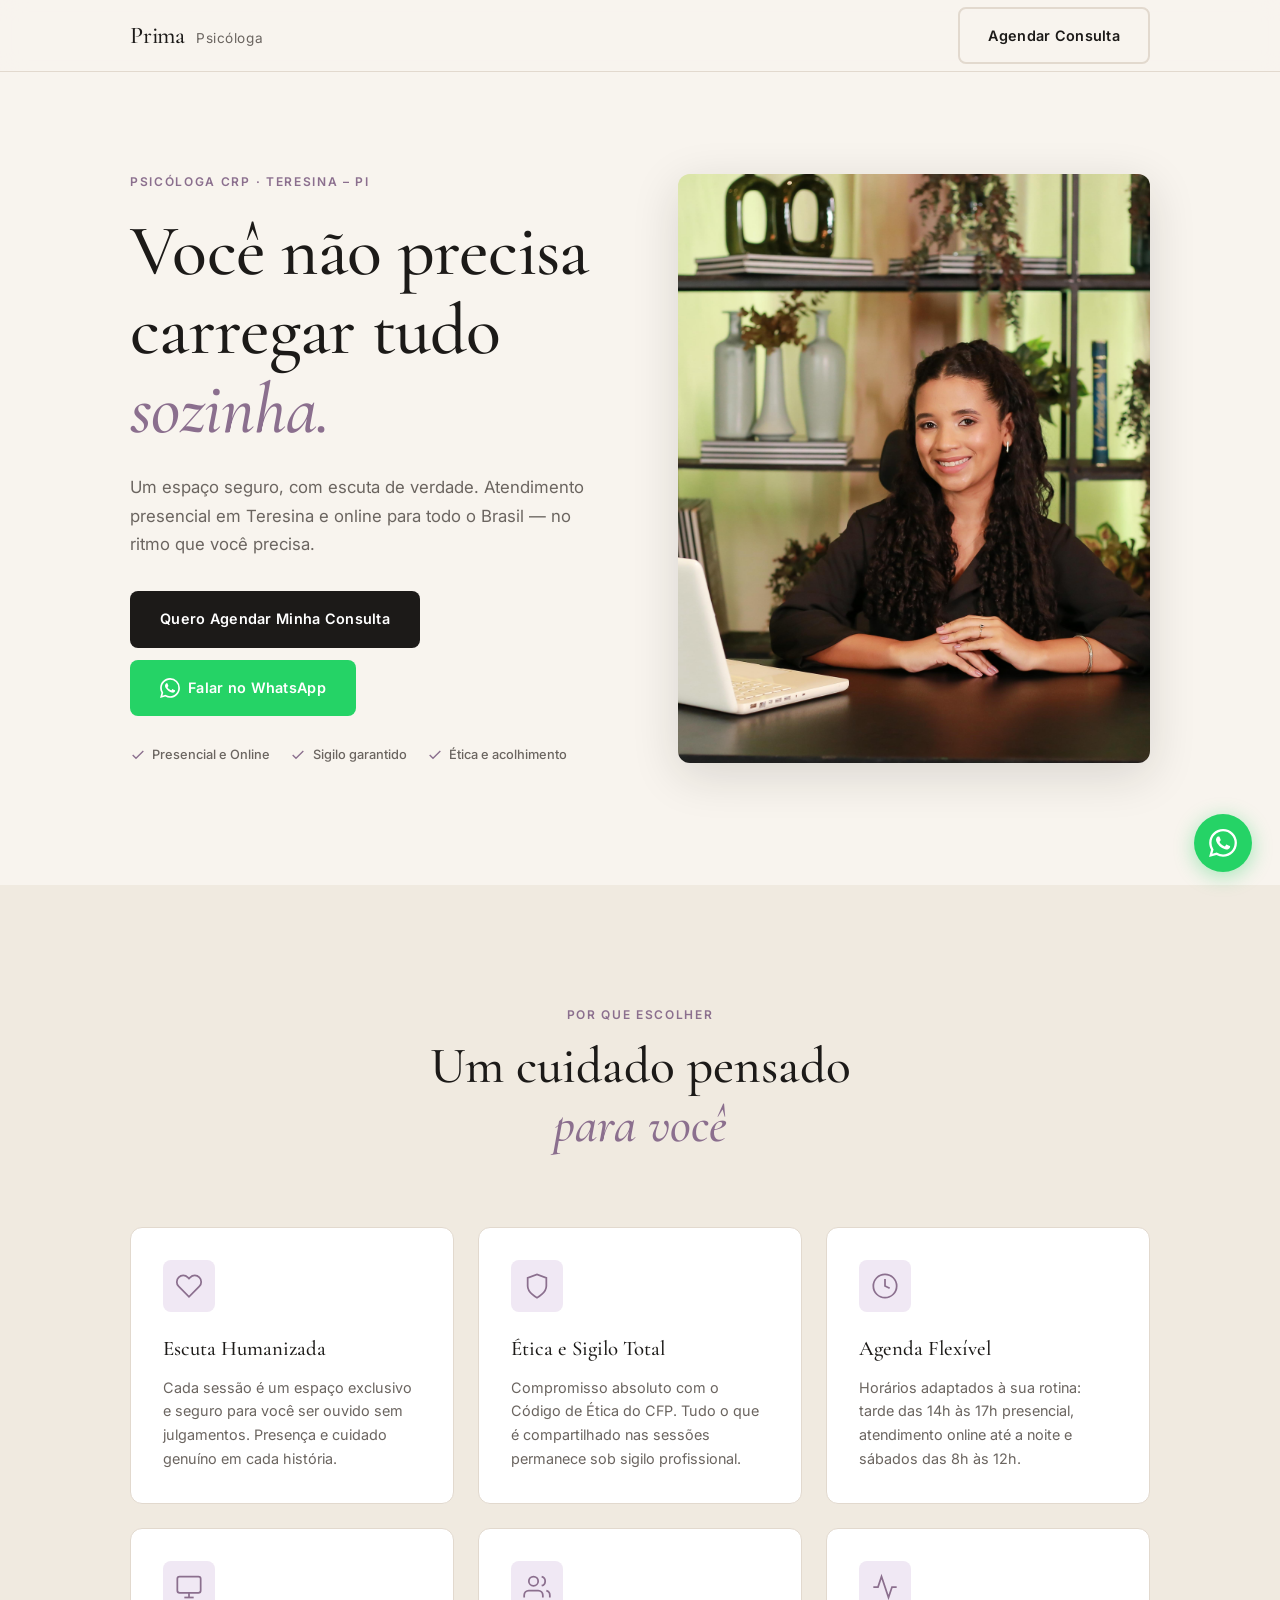
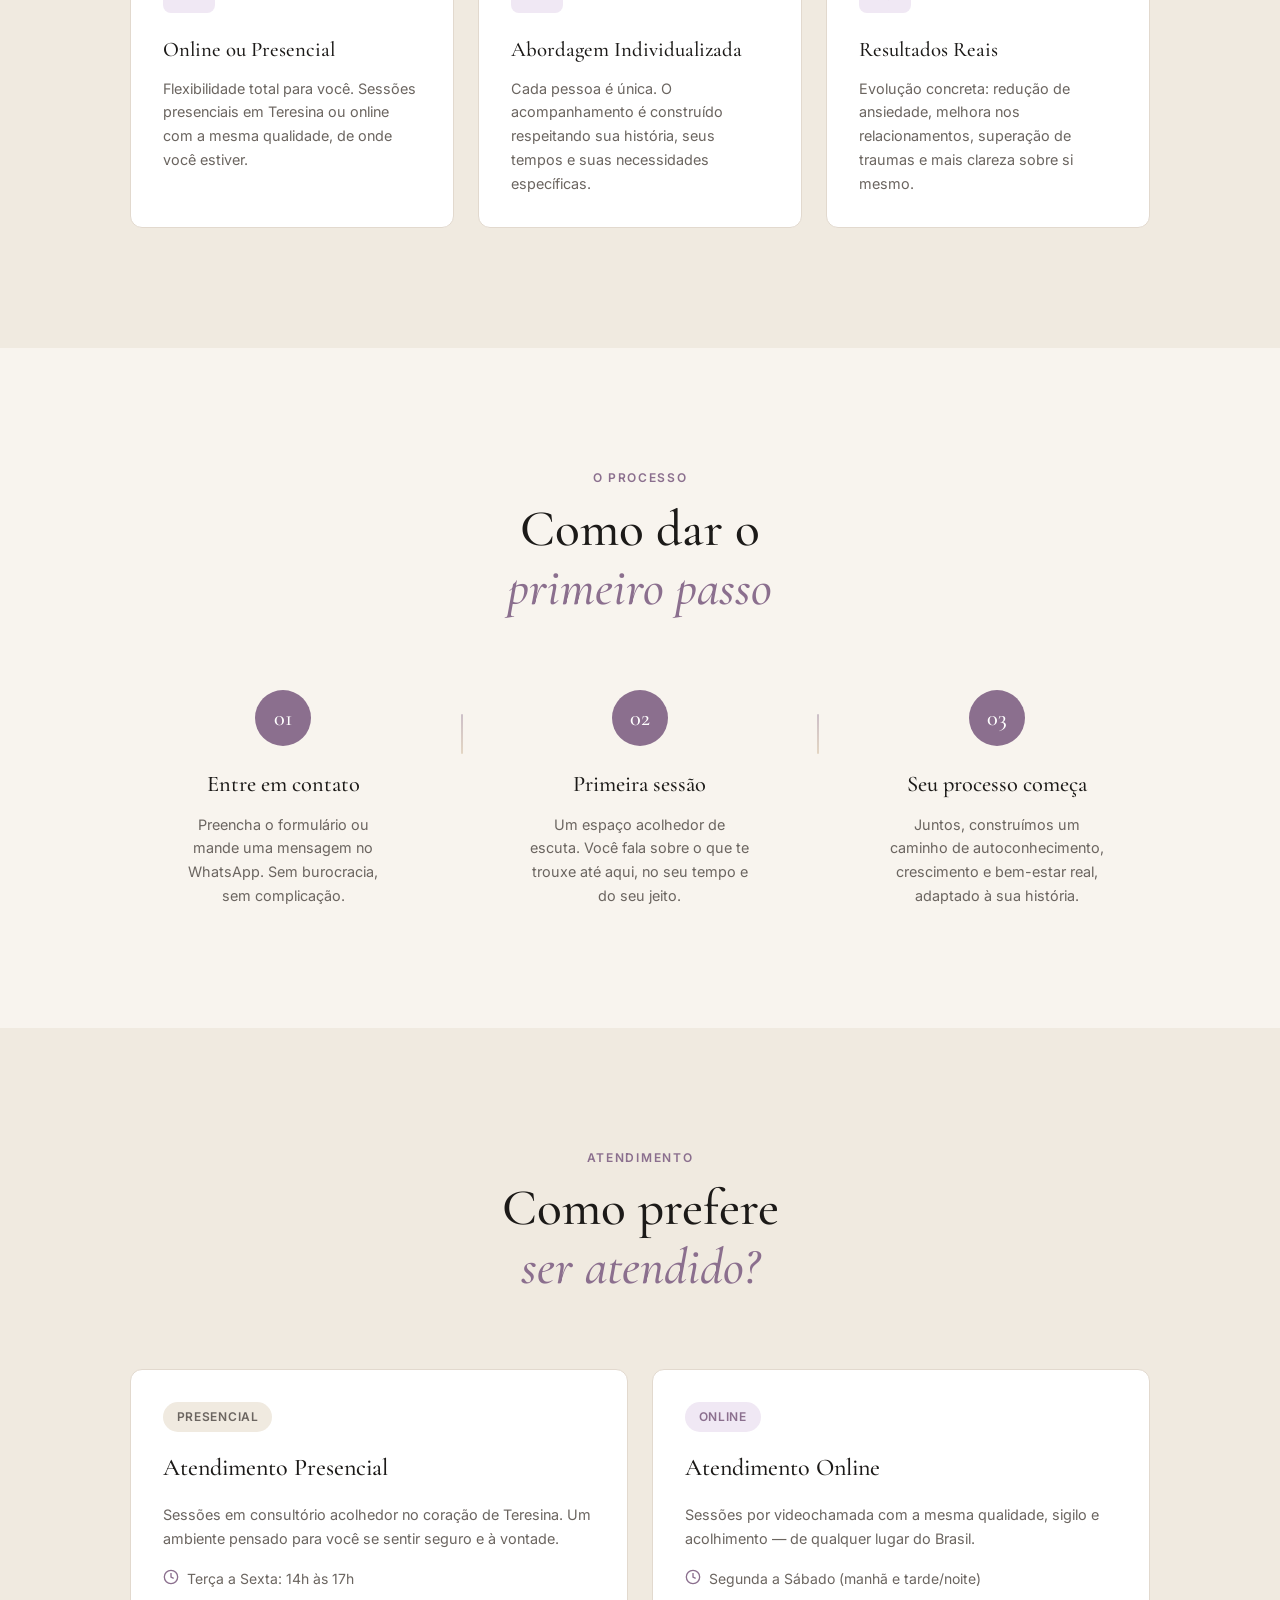
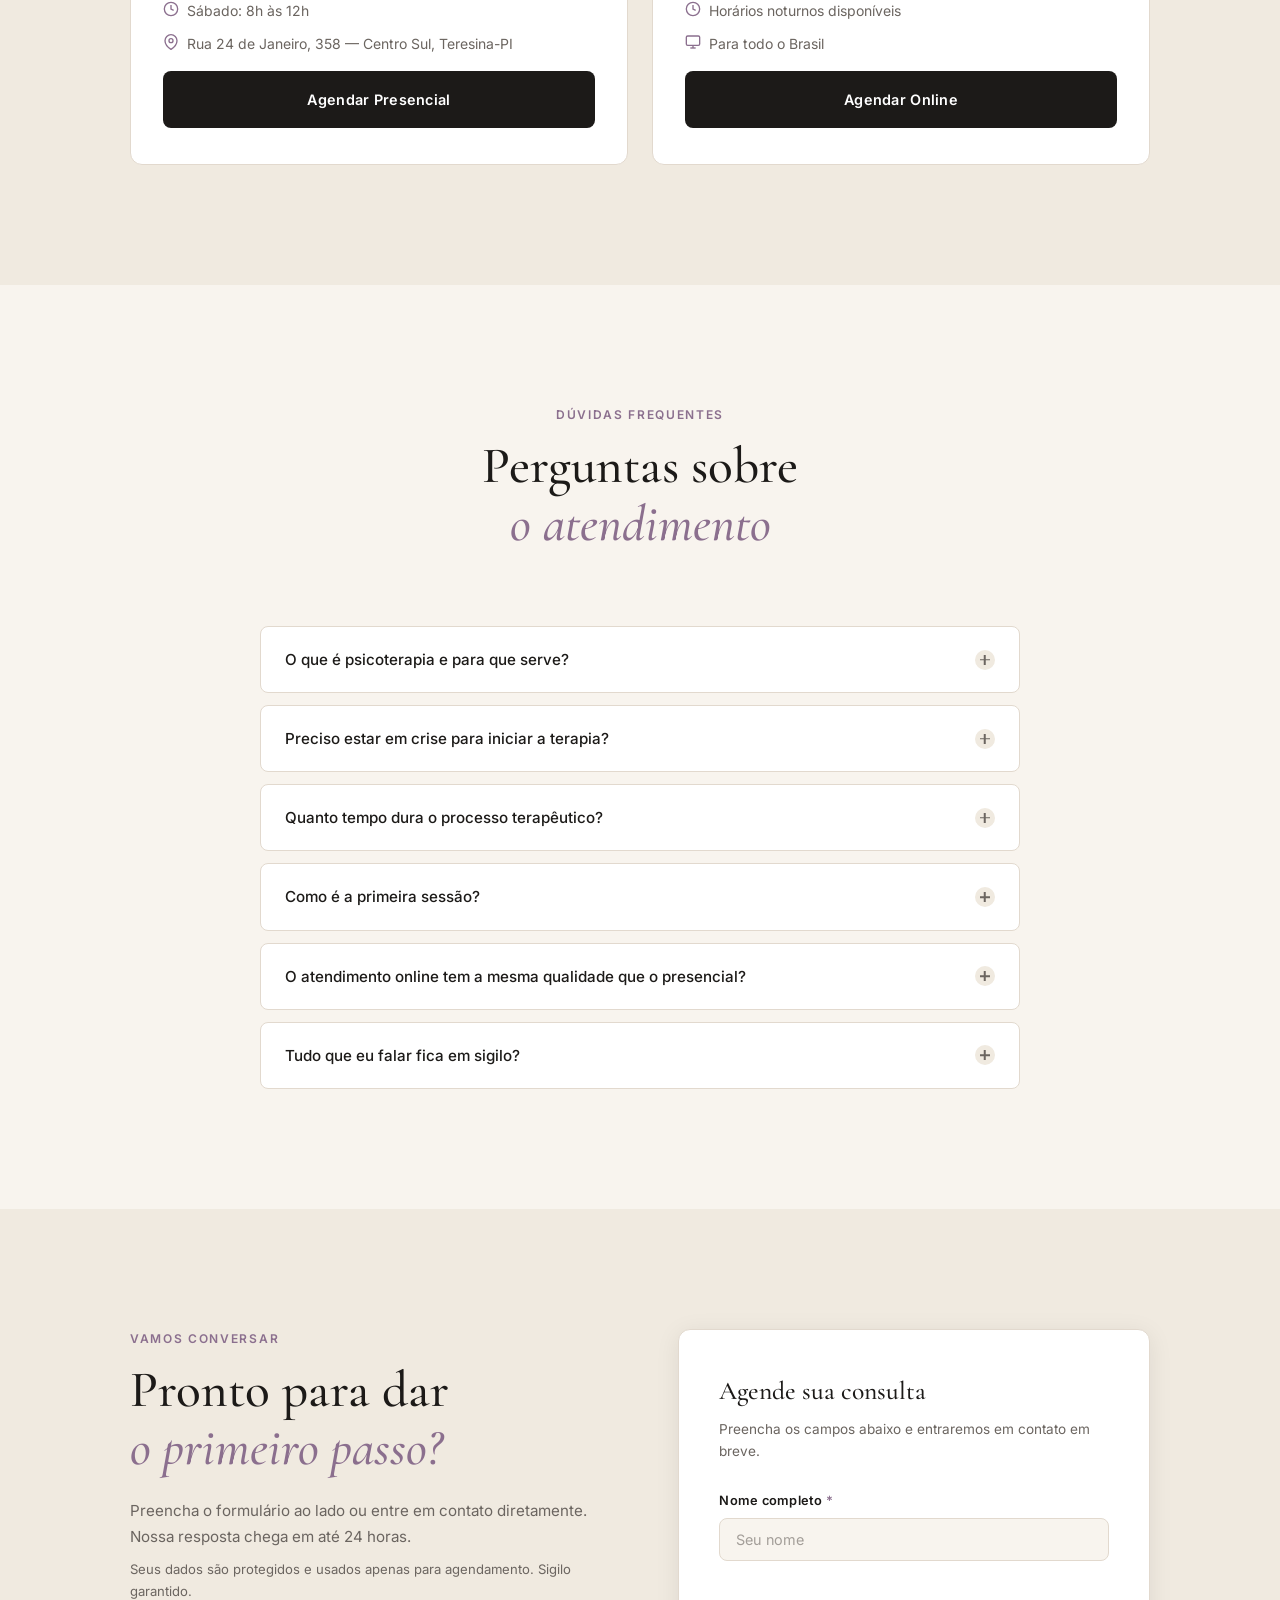
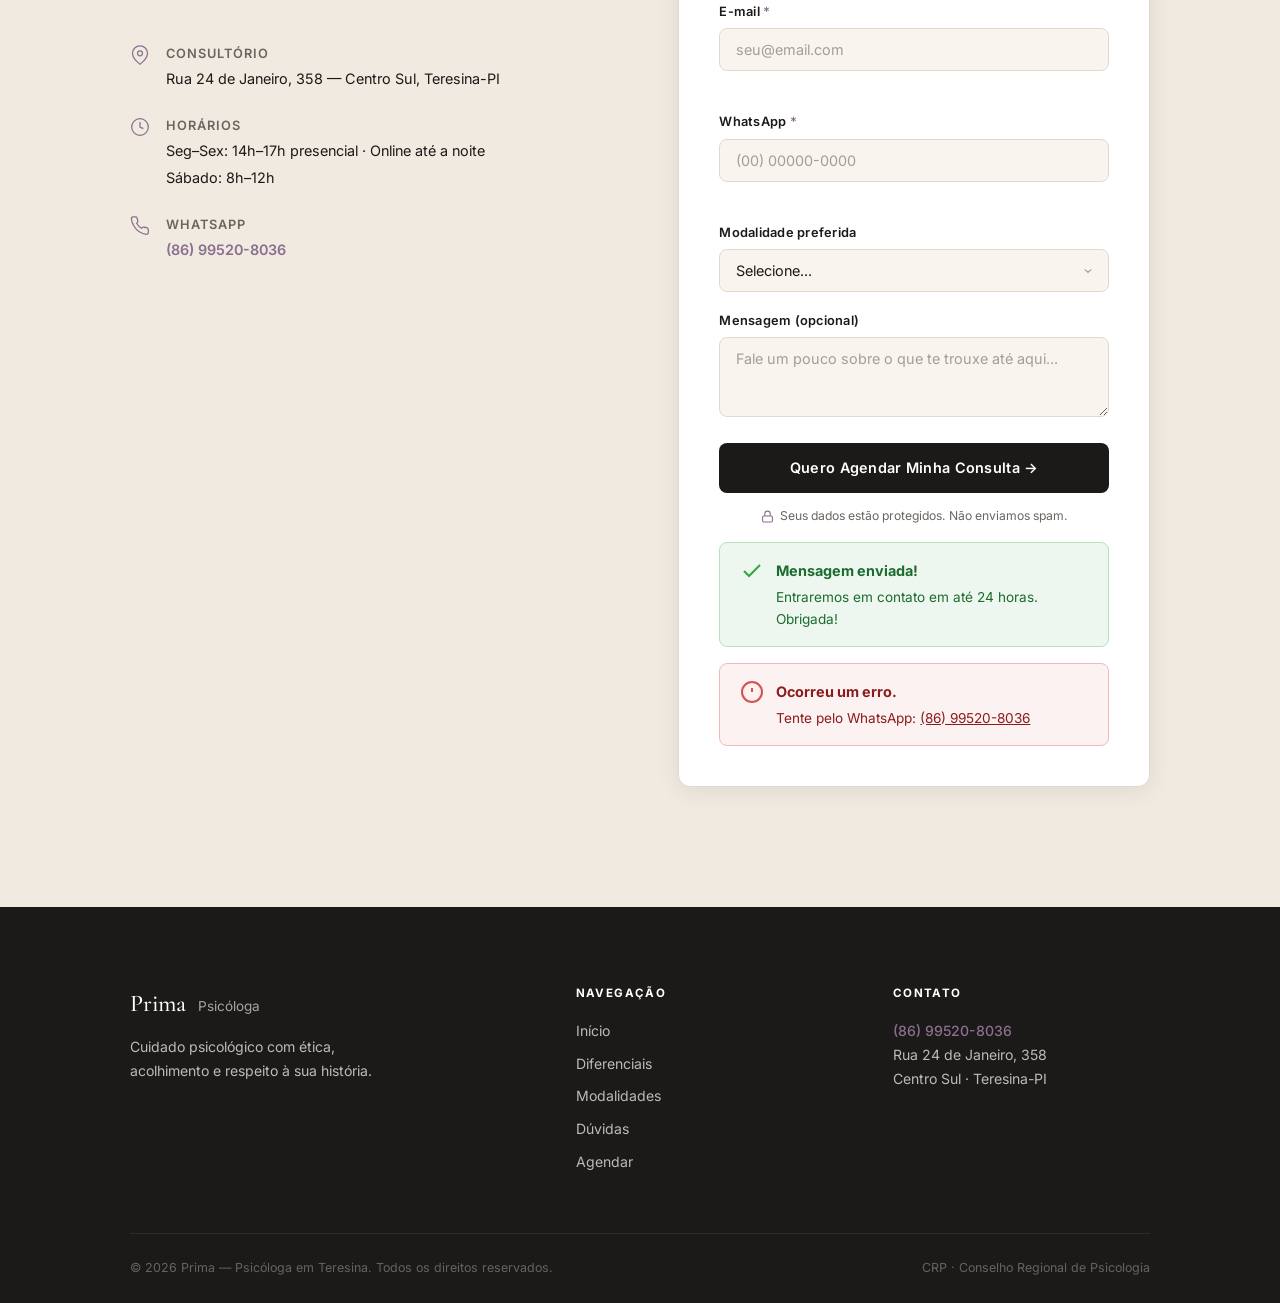
==== commit d3f41529: "feat: adiciona foto real da psicóloga Maria Gerlane no hero Co-Authored-By: Claude Sonnet 5 <noreply" ====
--- a/index.html
+++ b/index.html
@@ -17,7 +17,7 @@
   new Date().getTime(),event:'gtm.js'});var f=d.getElementsByTagName(s)[0],
   j=d.createElement(s),dl=l!='dataLayer'?'&l='+l:'';j.async=true;j.src=
   'https://www.googletagmanager.com/gtm.js?id='+i+dl;f.parentNode.insertBefore(j,f);
-  })(window,document,'script','dataLayer','GTM-XXXXXXX');</script>
+  })(window,document,'script','dataLayer','GTM-5GZC63CS');</script>
   <!-- End Google Tag Manager -->
 
   <link rel="preconnect" href="https://fonts.googleapis.com" />
@@ -29,9 +29,9 @@
 <body>
 
   <!-- Google Tag Manager (noscript) -->
-  <noscript><iframe src="https://www.googletagmanager.com/ns.html?id=GTM-XXXXXXX"
+  <noscript><iframe src="https://www.googletagmanager.com/ns.html?id=GTM-5GZC63CS"
   height="0" width="0" style="display:none;visibility:hidden"></iframe></noscript>
-  <!-- End Google Tag Manager (noscript) -->
+  <!-- End Google Tag Manager (noscript) | GTM-5GZC63CS -->
 
   <!-- ============================================================
        HEADER / NAV
@@ -89,9 +89,8 @@
         </ul>
       </div>
       <div class="hero__image-wrap">
-        <div class="hero__image-placeholder" aria-label="Foto da psicóloga Prima">
-          <!-- Substituir por <img src="assets/images/prima-foto.jpg" alt="Psicóloga Prima" /> -->
-          <div class="hero__image-bg"></div>
+        <div class="hero__image-placeholder" aria-label="Foto da psicóloga Maria Gerlane">
+          <img src="assets/images/psicologa-teresina-foto-maria-gerlane.jpeg" alt="Psicóloga Maria Gerlane" width="800" height="1000" />
         </div>
       </div>
     </div>
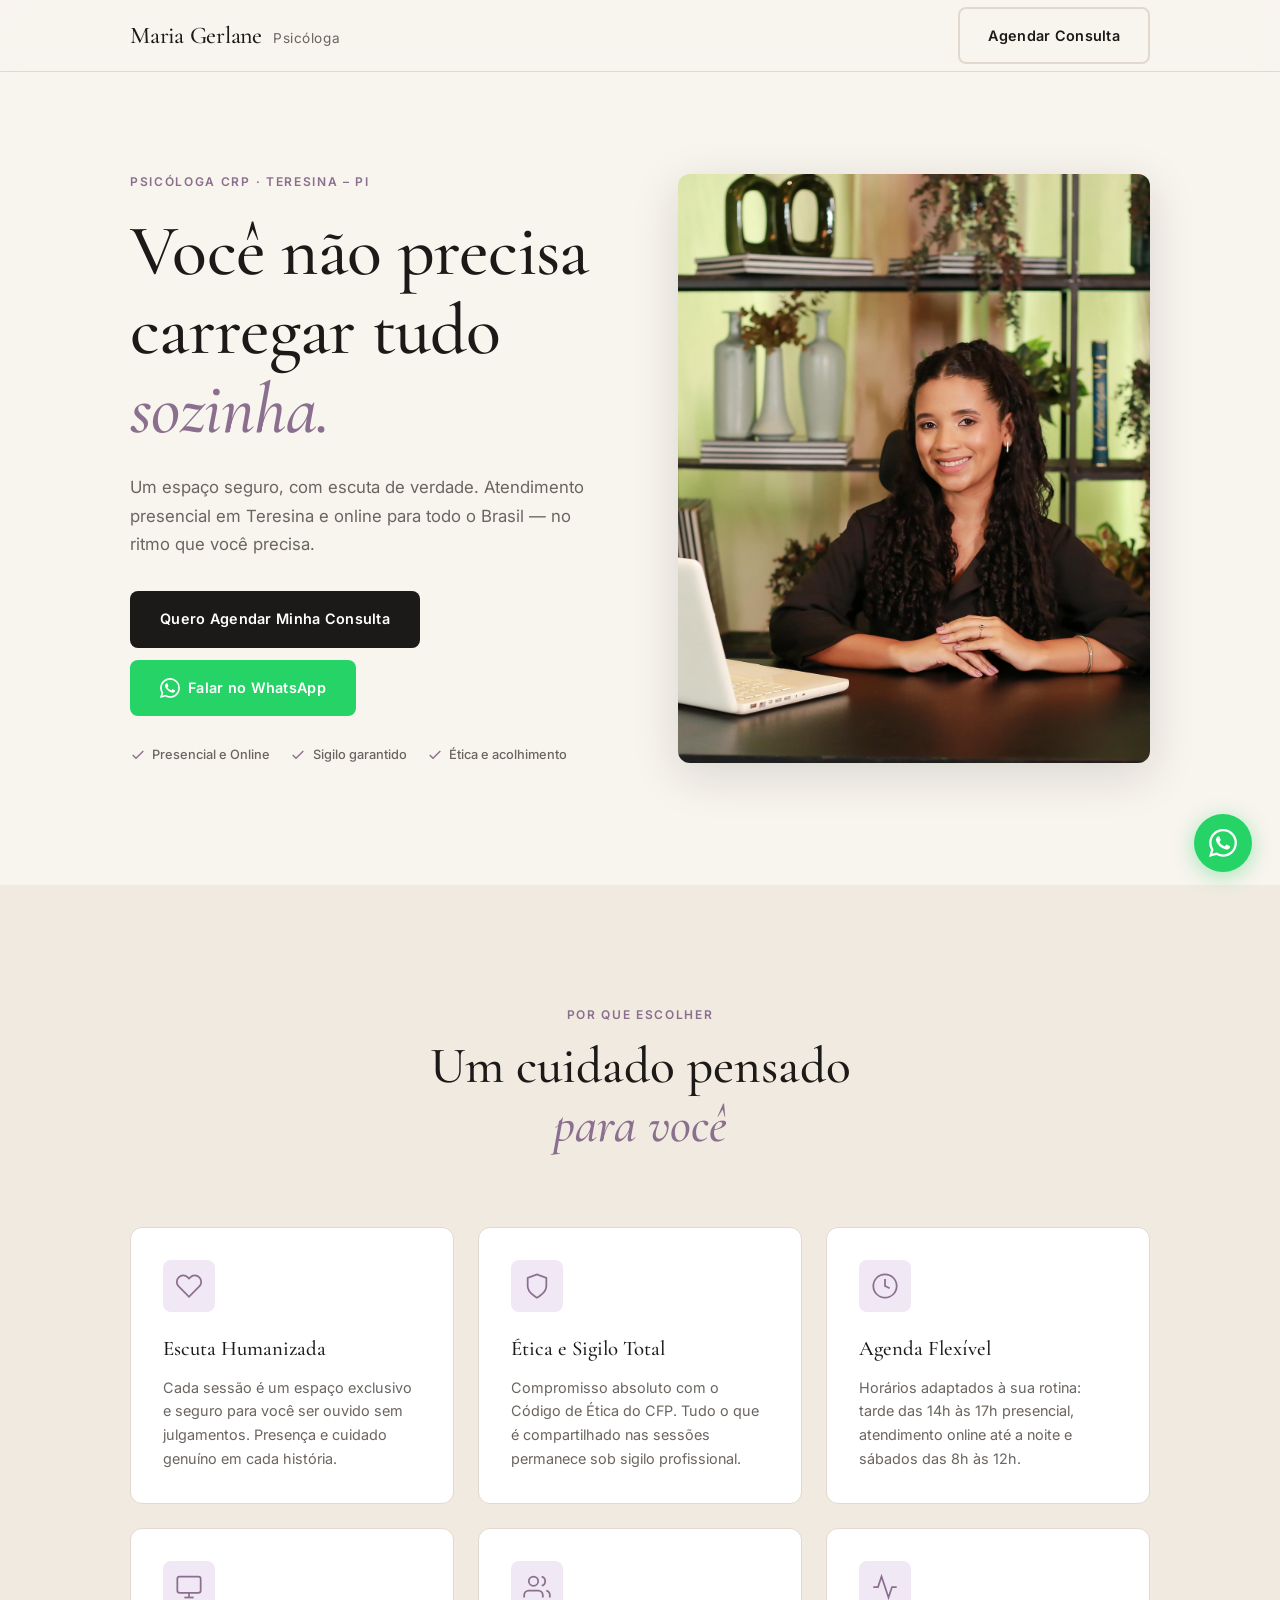
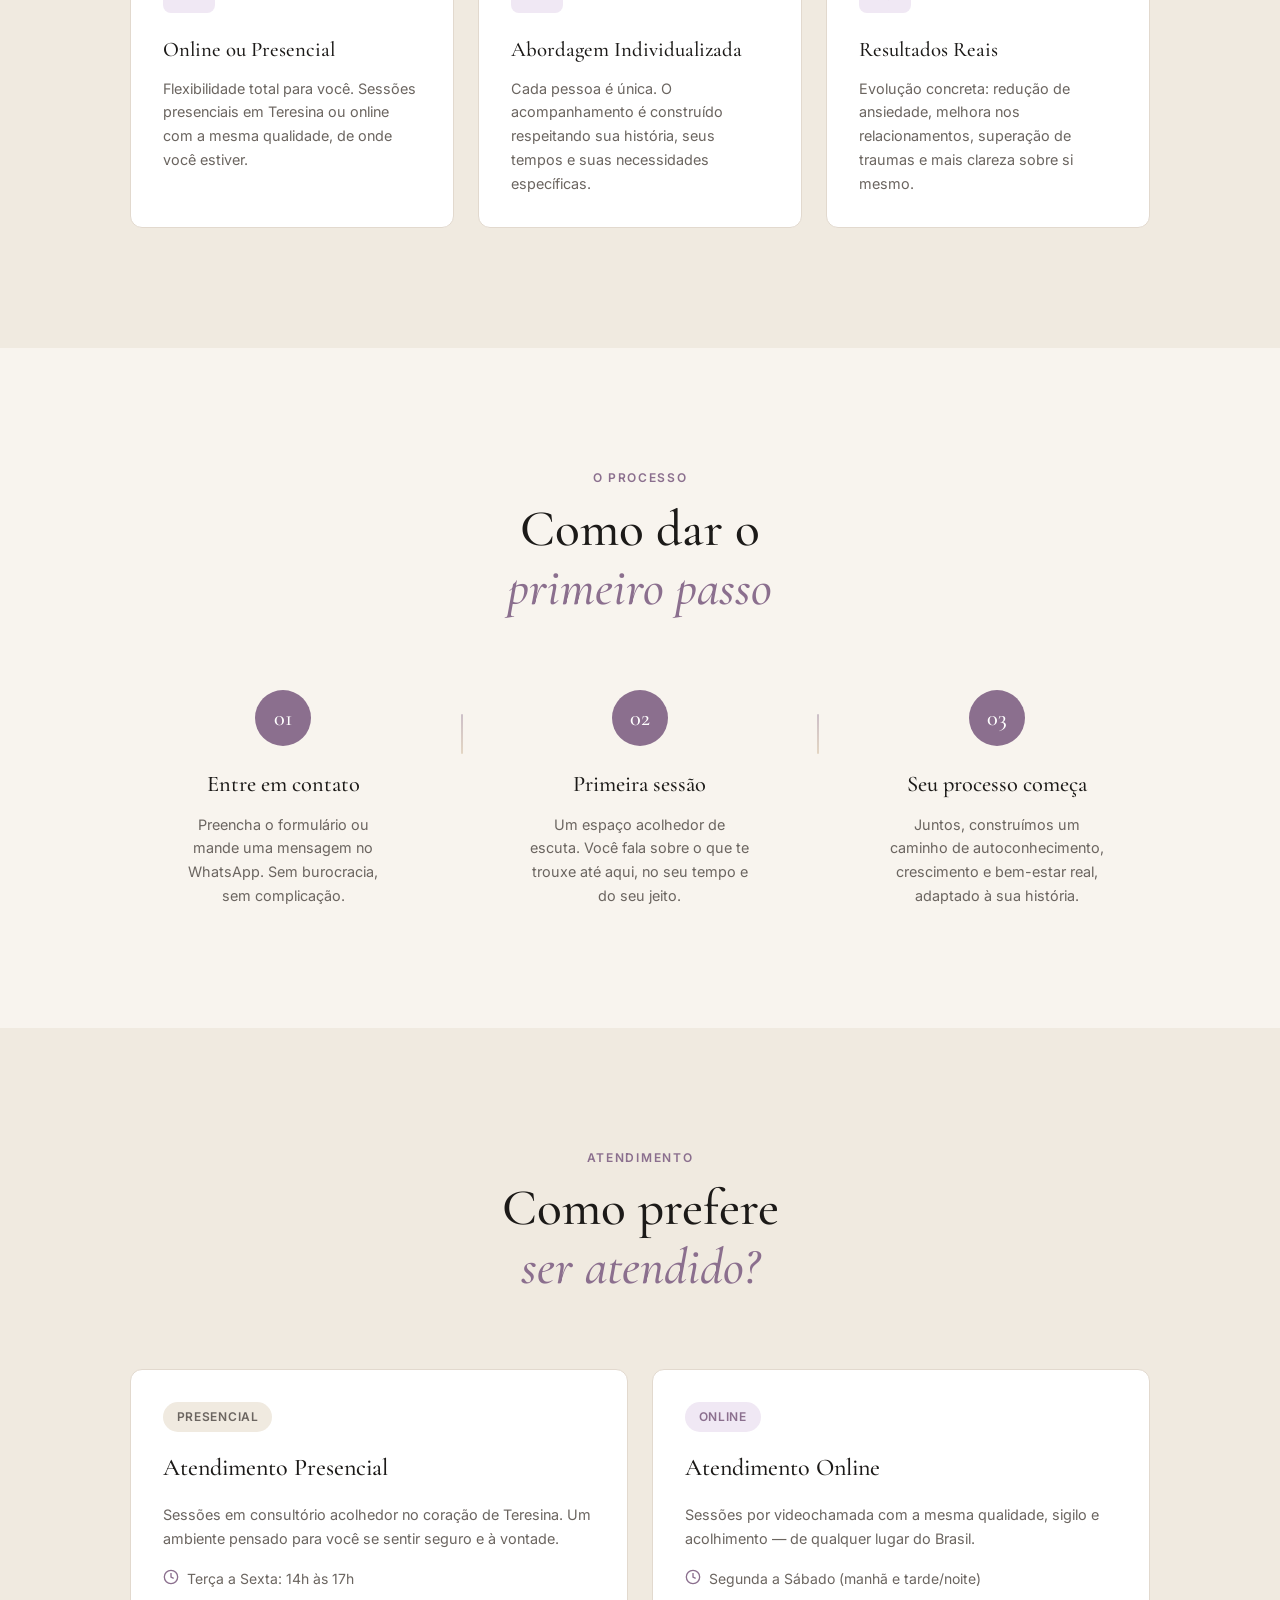
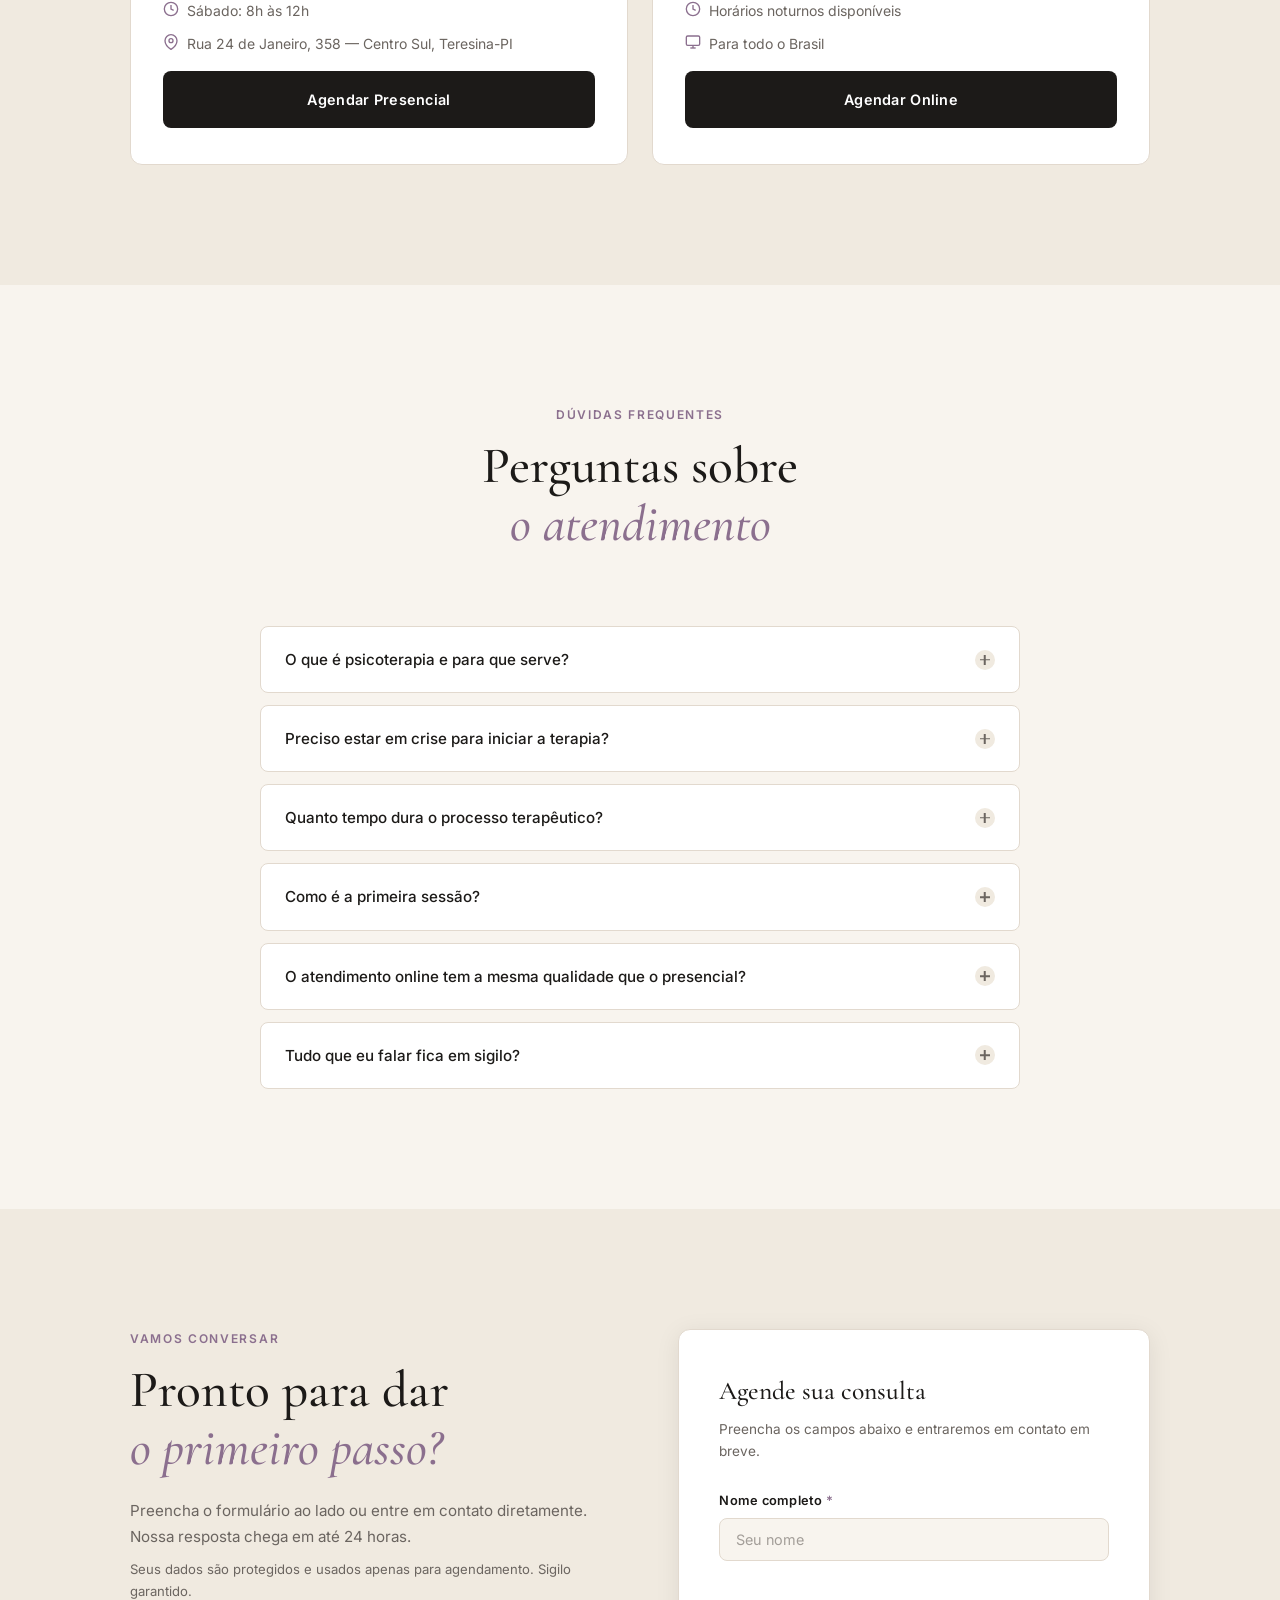
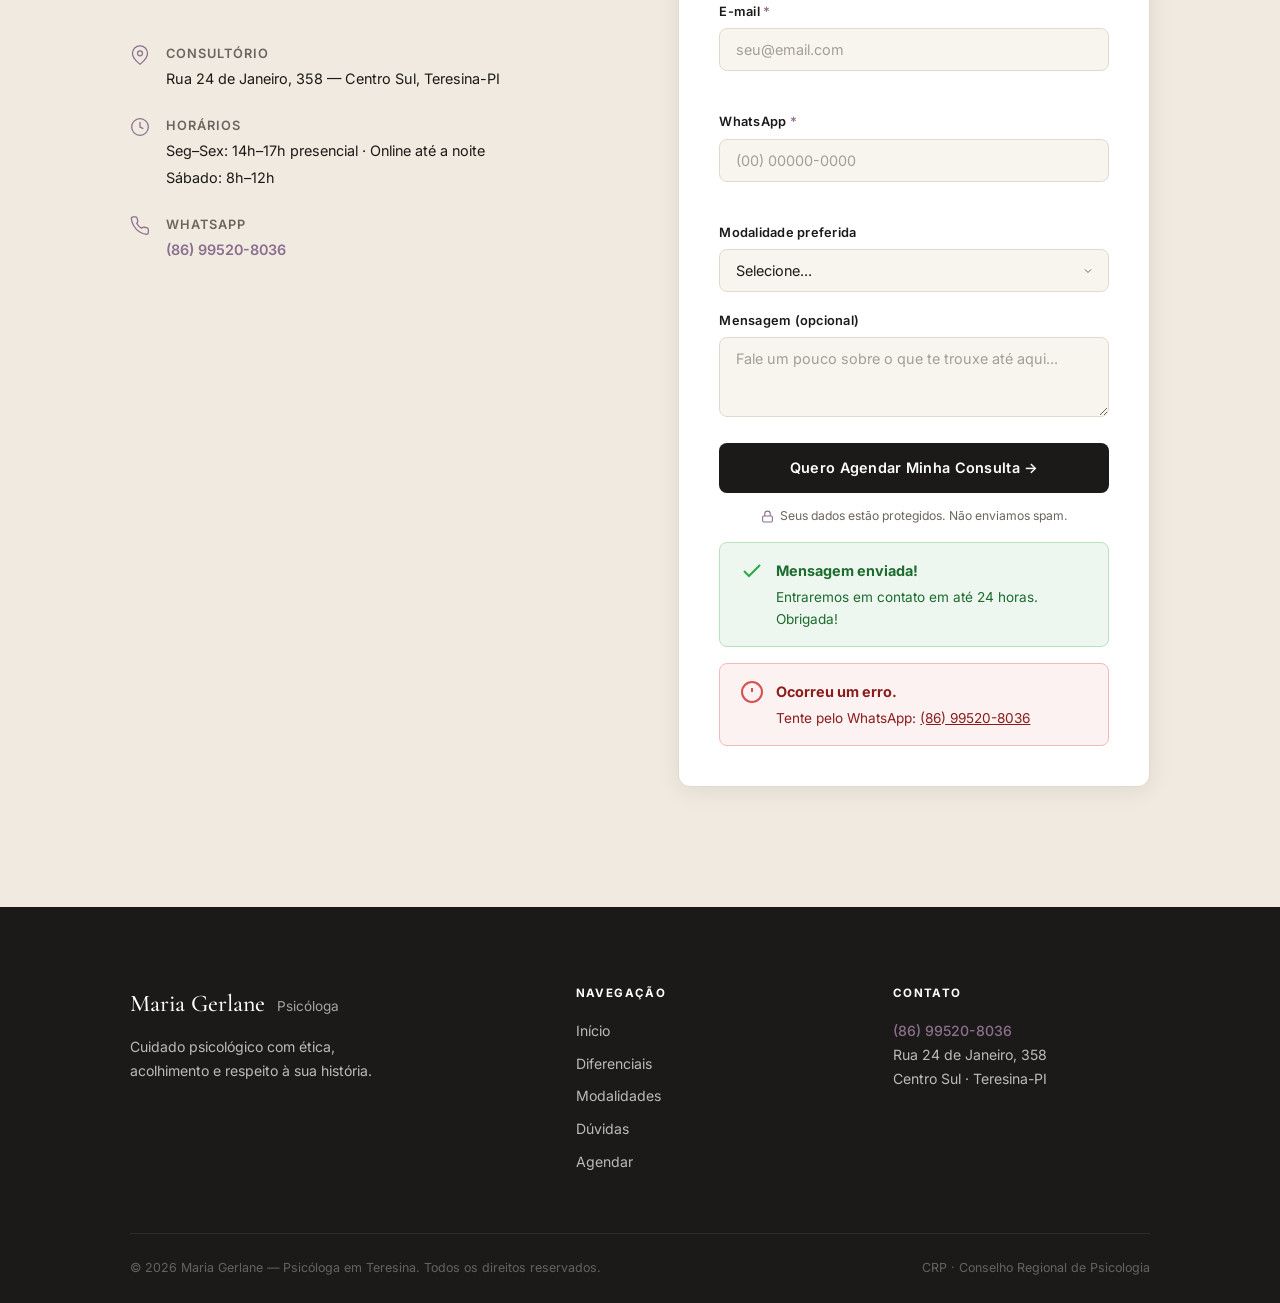
==== commit cc7c19d5: "fix: corrige nome da psicóloga de "Prima" para "Maria Gerlane" "Prima" era um mal-entendido (grau de" ====
--- a/index.html
+++ b/index.html
@@ -3,14 +3,14 @@
 <head>
   <meta charset="UTF-8" />
   <meta name="viewport" content="width=device-width, initial-scale=1.0" />
-  <meta name="description" content="Psicóloga em Teresina-PI. Atendimento presencial e online. Agende sua consulta com a psicóloga Prima e dê o primeiro passo para o seu bem-estar." />
+  <meta name="description" content="Psicóloga em Teresina-PI. Atendimento presencial e online. Agende sua consulta com a psicóloga Maria Gerlane e dê o primeiro passo para o seu bem-estar." />
   <meta name="keywords" content="psicóloga Teresina, psicologia Teresina, terapia Teresina, psicóloga online Teresina, saúde mental Teresina PI" />
-  <meta property="og:title" content="Psicóloga em Teresina | Prima" />
+  <meta property="og:title" content="Psicóloga em Teresina | Maria Gerlane" />
   <meta property="og:description" content="Atendimento psicológico presencial em Teresina e online. Cuide da sua saúde mental com acolhimento e ética." />
   <meta property="og:type" content="website" />
   <meta property="og:url" content="https://psicologaemteresina.com.br" />
 
-  <title>Psicóloga em Teresina | Prima</title>
+  <title>Psicóloga em Teresina | Maria Gerlane</title>
 
   <!-- Google Tag Manager -->
   <script>(function(w,d,s,l,i){w[l]=w[l]||[];w[l].push({'gtm.start':
@@ -38,7 +38,7 @@
   ============================================================ -->
   <header class="header" id="header">
     <nav class="nav container">
-      <a href="#" class="nav__logo">Prima <span>Psicóloga</span></a>
+      <a href="#" class="nav__logo">Maria Gerlane <span>Psicóloga</span></a>
       <a href="#contato" class="btn btn--outline nav__cta track-cta" data-cta-position="header">
         Agendar Consulta
       </a>
@@ -427,7 +427,7 @@
     <div class="container">
       <div class="footer__grid">
         <div class="footer__brand">
-          <p class="footer__logo">Prima <span>Psicóloga</span></p>
+          <p class="footer__logo">Maria Gerlane <span>Psicóloga</span></p>
           <p class="footer__desc">Cuidado psicológico com ética, acolhimento e respeito à sua história.</p>
         </div>
         <div class="footer__links">
@@ -448,7 +448,7 @@
         </div>
       </div>
       <div class="footer__bottom">
-        <p>© 2026 Prima — Psicóloga em Teresina. Todos os direitos reservados.</p>
+        <p>© 2026 Maria Gerlane — Psicóloga em Teresina. Todos os direitos reservados.</p>
         <p>CRP · Conselho Regional de Psicologia</p>
       </div>
     </div>
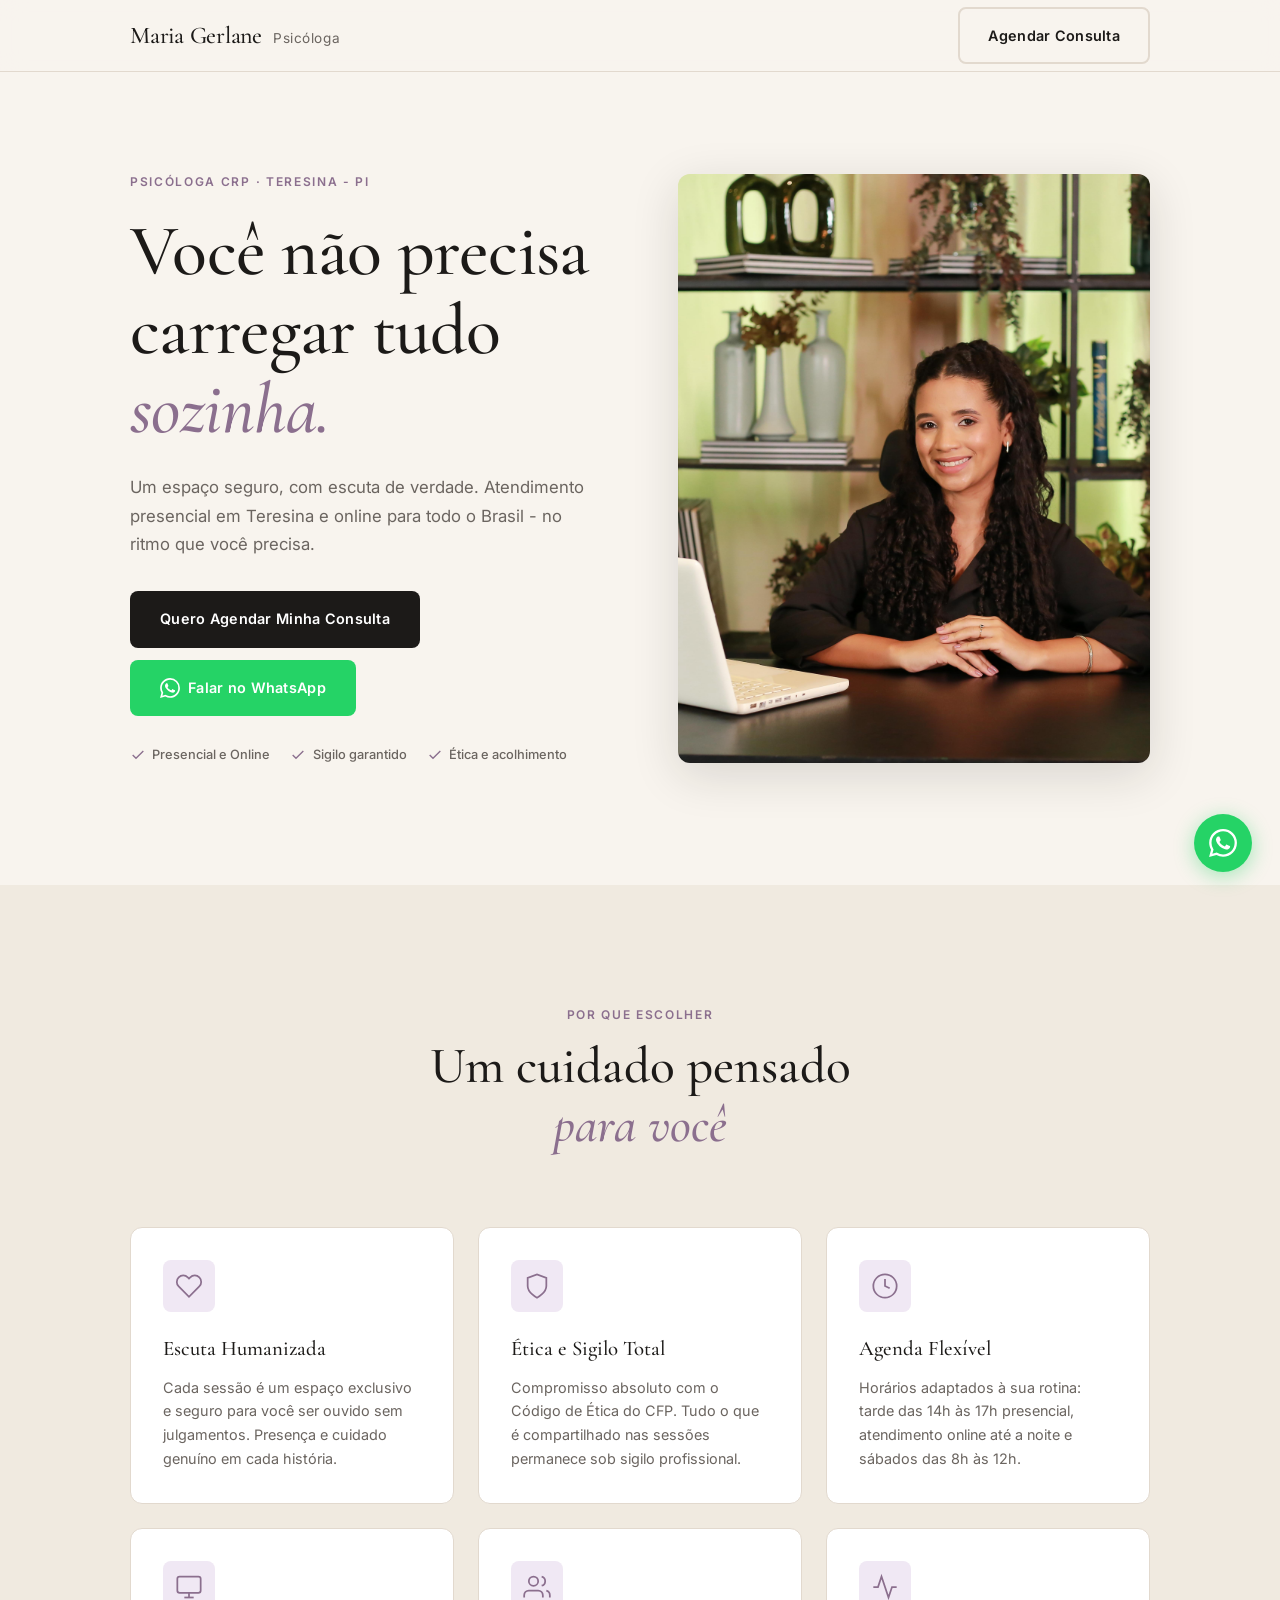
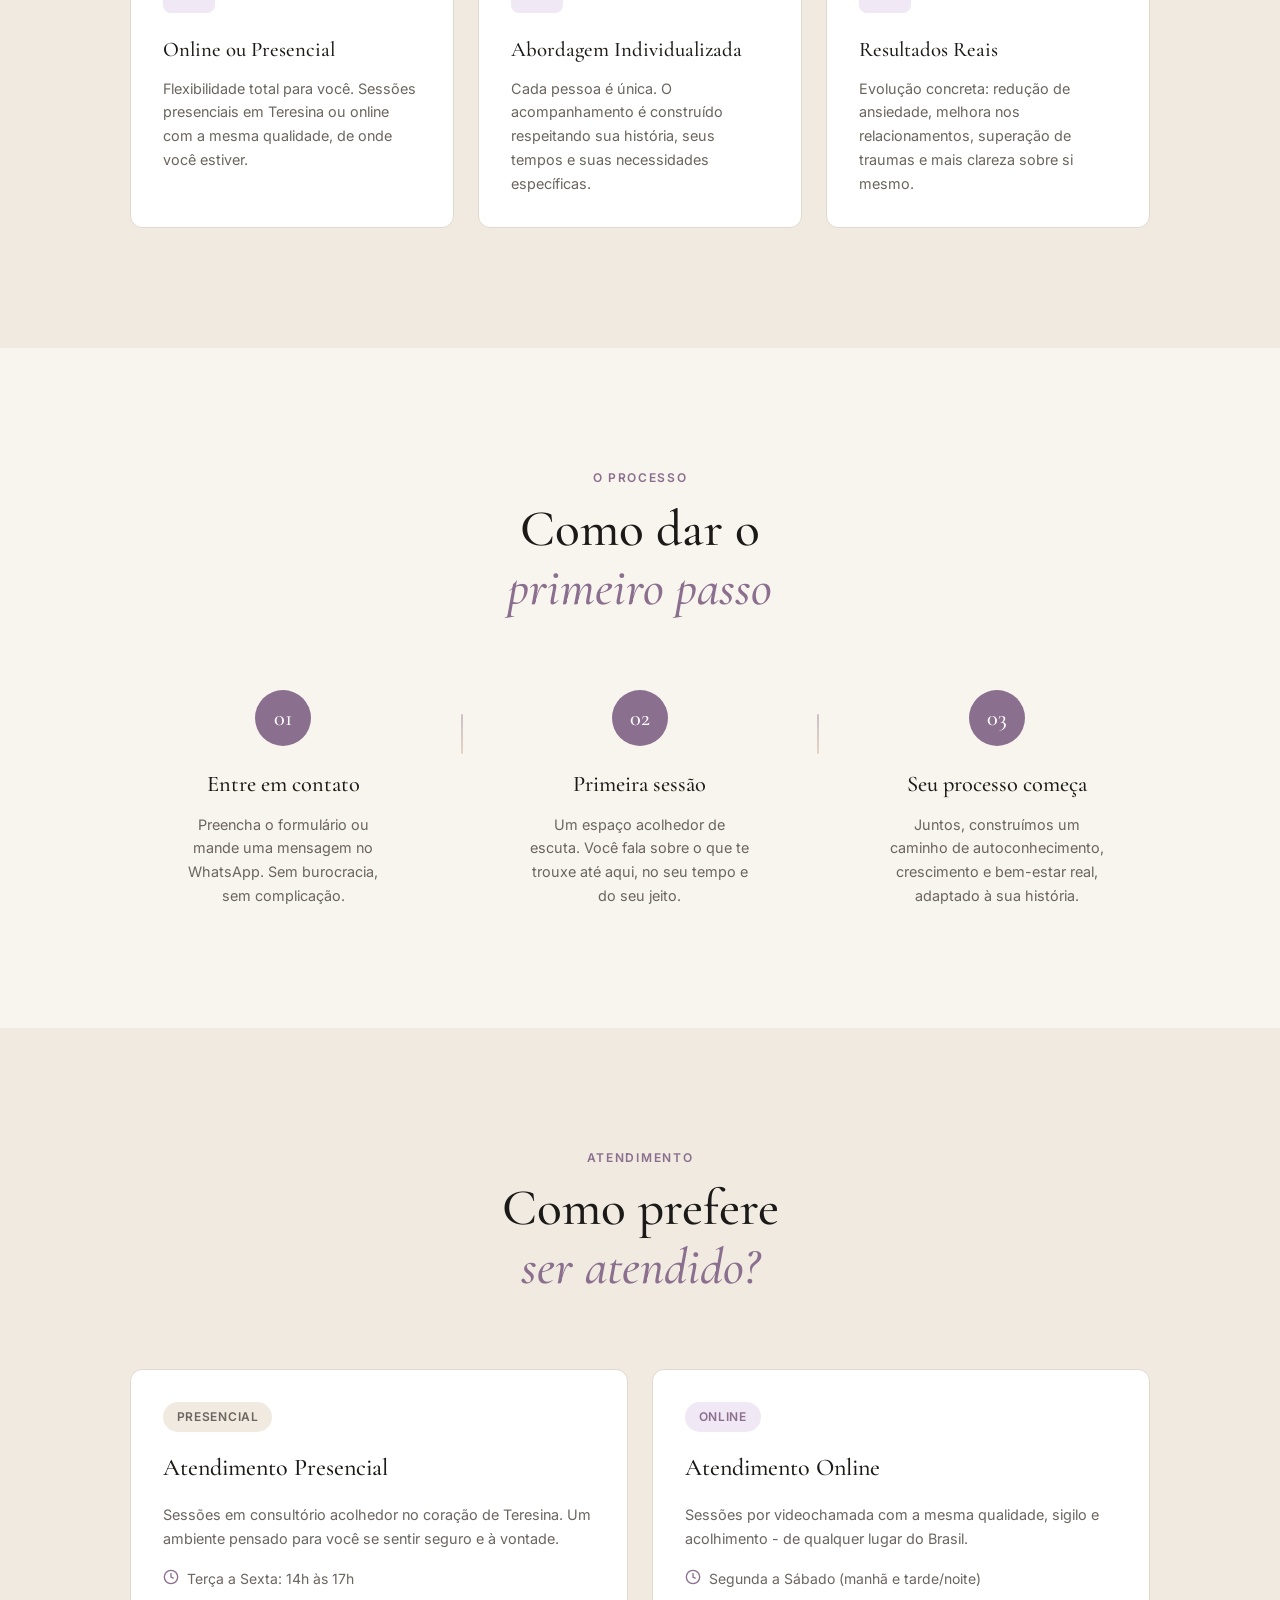
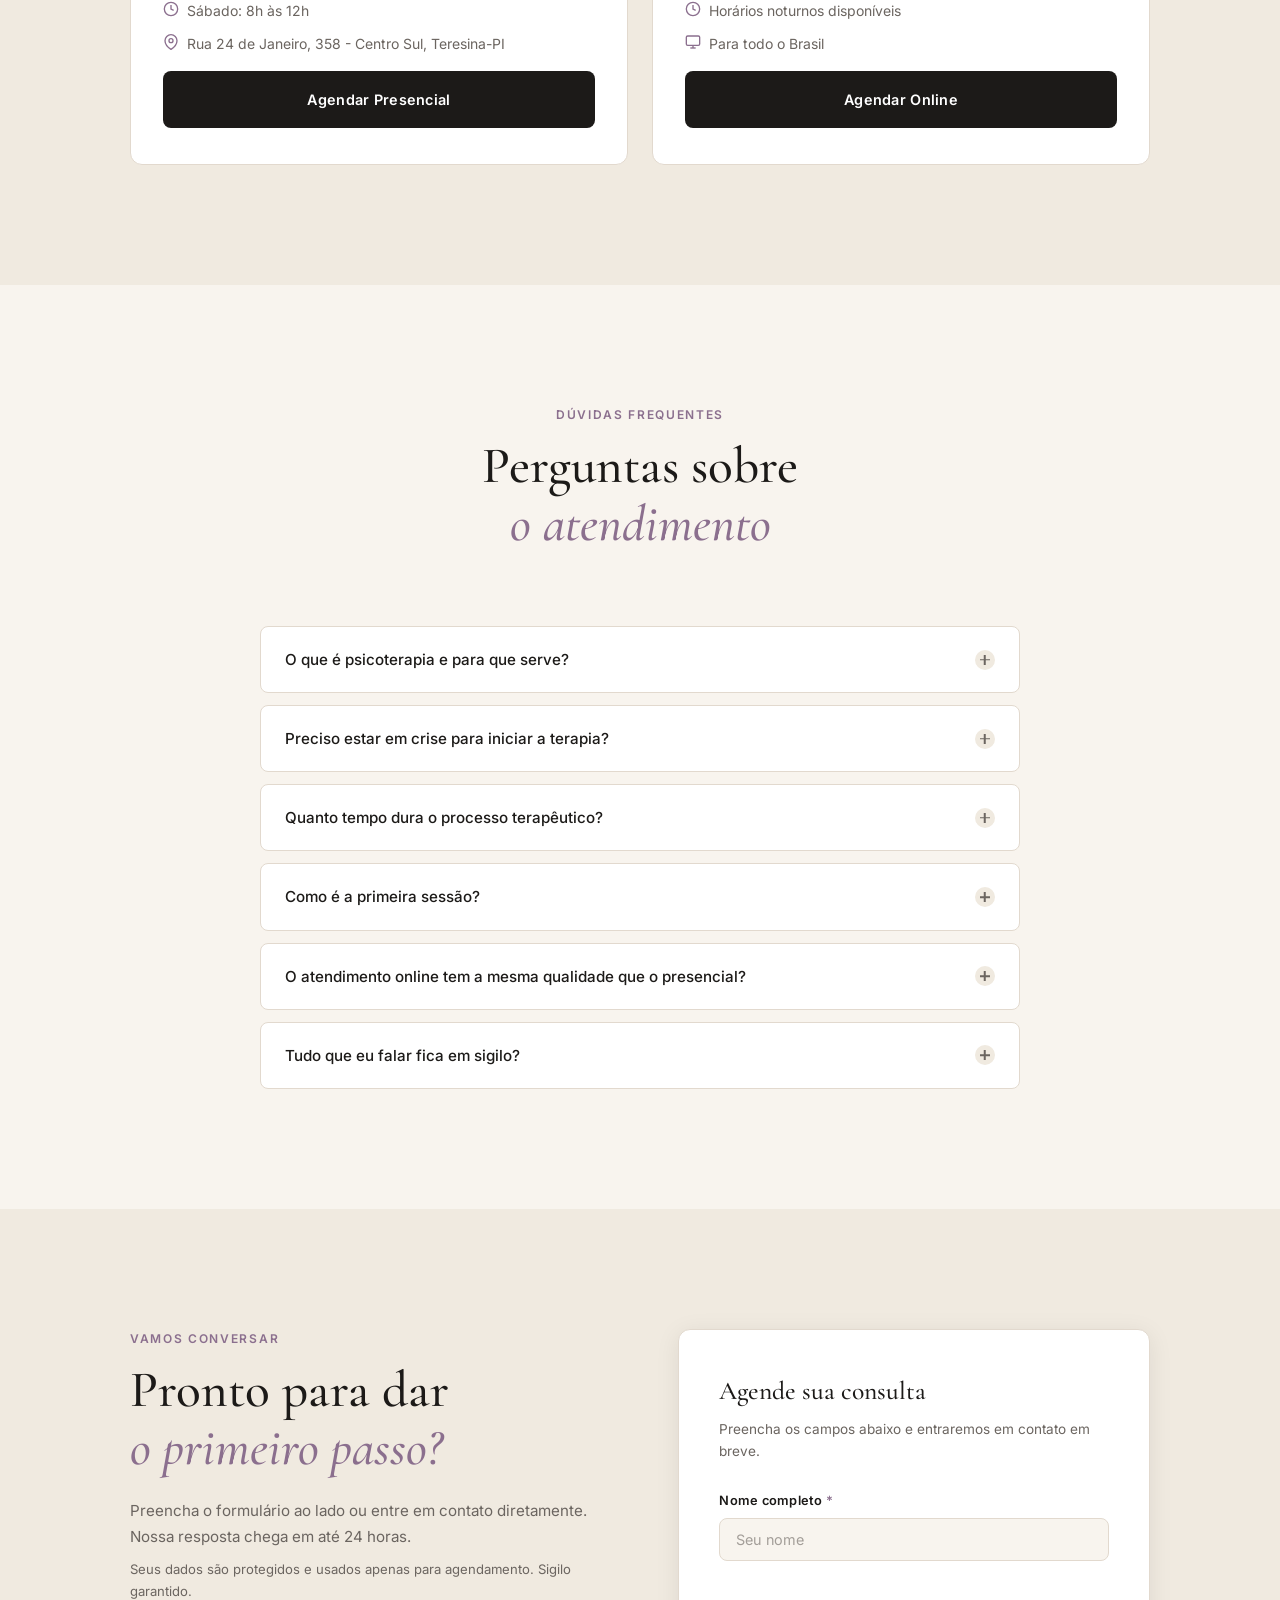
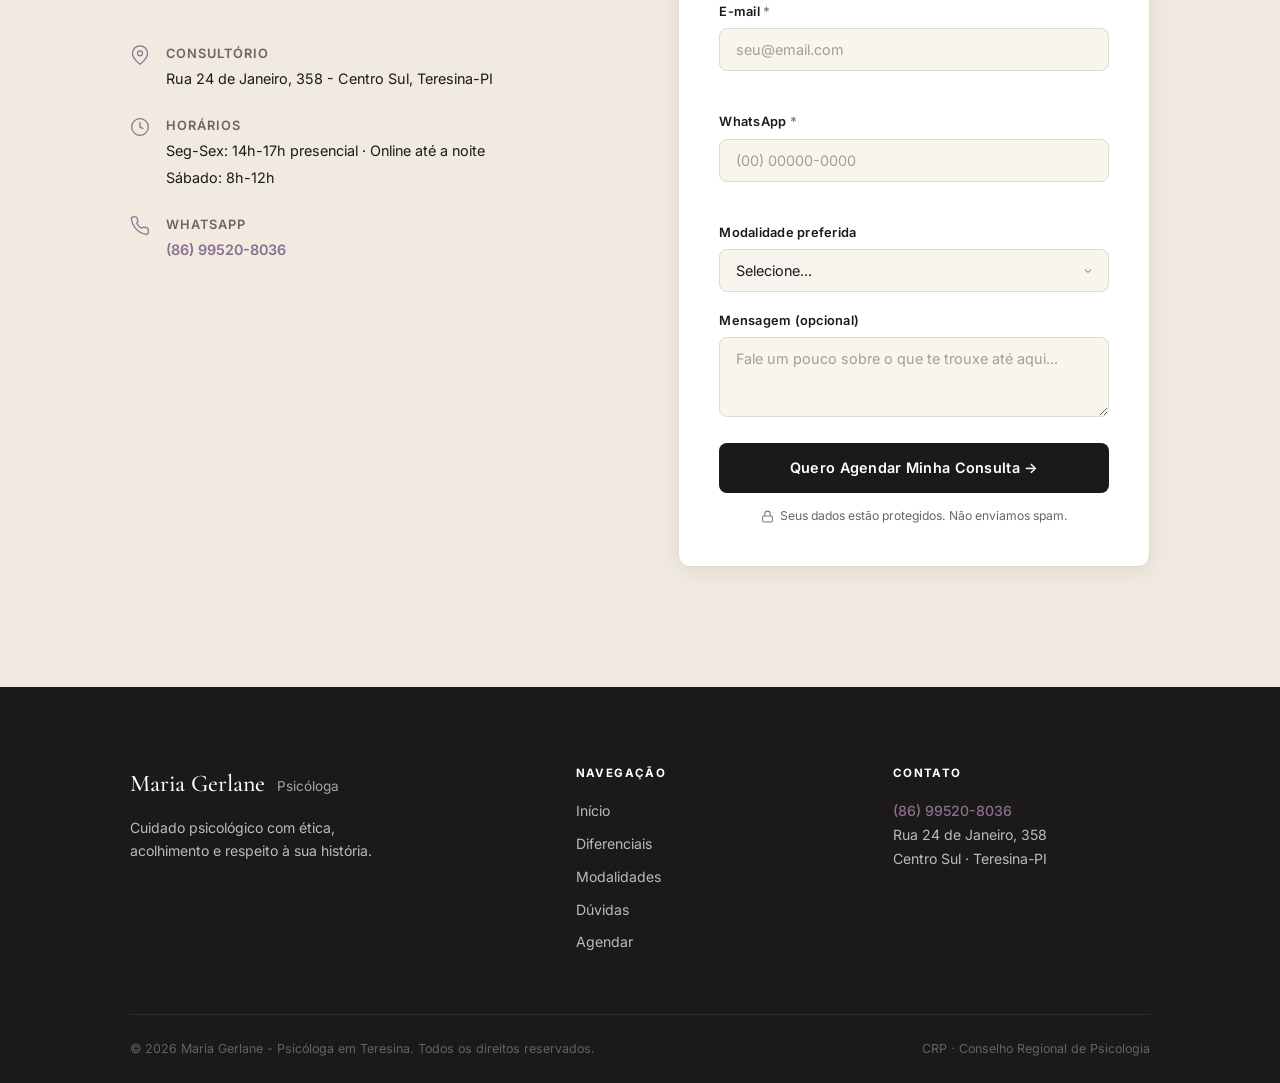
==== commit a97d7486: "fix: corrige exibição de mensagens do formulário e fluxo do WhatsApp - Mensagens de sucesso/erro est" ====
--- a/index.html
+++ b/index.html
@@ -51,7 +51,7 @@
   <section class="hero" id="inicio">
     <div class="hero__content container">
       <div class="hero__text">
-        <p class="hero__eyebrow">Psicóloga CRP · Teresina – PI</p>
+        <p class="hero__eyebrow">Psicóloga CRP · Teresina - PI</p>
         <h1 class="hero__headline">
           Você não precisa<br />
           carregar tudo<br />
@@ -59,14 +59,14 @@
         </h1>
         <p class="hero__sub">
           Um espaço seguro, com escuta de verdade. Atendimento presencial
-          em Teresina e online para todo o Brasil — no ritmo que você precisa.
+          em Teresina e online para todo o Brasil - no ritmo que você precisa.
         </p>
         <div class="hero__actions">
           <a href="#contato" class="btn btn--primary track-cta" data-cta-position="hero-primary">
             Quero Agendar Minha Consulta
           </a>
-          <a href="https://wa.me/5586995208036" target="_blank" rel="noopener noreferrer"
-             class="btn btn--whatsapp track-whatsapp" data-cta-position="hero">
+          <a href="#contato"
+             class="btn btn--whatsapp track-whatsapp whatsapp-cta" data-cta-position="hero" data-wa-number="5586995208036">
             <svg width="20" height="20" viewBox="0 0 24 24" fill="currentColor" aria-hidden="true">
               <path d="M17.472 14.382c-.297-.149-1.758-.867-2.03-.967-.273-.099-.471-.148-.67.15-.197.297-.767.966-.94 1.164-.173.199-.347.223-.644.075-.297-.15-1.255-.463-2.39-1.475-.883-.788-1.48-1.761-1.653-2.059-.173-.297-.018-.458.13-.606.134-.133.298-.347.446-.52.149-.174.198-.298.298-.497.099-.198.05-.371-.025-.52-.075-.149-.669-1.612-.916-2.207-.242-.579-.487-.5-.669-.51-.173-.008-.371-.01-.57-.01-.198 0-.52.074-.792.372-.272.297-1.04 1.016-1.04 2.479 0 1.462 1.065 2.875 1.213 3.074.149.198 2.096 3.2 5.077 4.487.709.306 1.262.489 1.694.625.712.227 1.36.195 1.871.118.571-.085 1.758-.719 2.006-1.413.248-.694.248-1.289.173-1.413-.074-.124-.272-.198-.57-.347m-5.421 7.403h-.004a9.87 9.87 0 01-5.031-1.378l-.361-.214-3.741.982.998-3.648-.235-.374a9.86 9.86 0 01-1.51-5.26c.001-5.45 4.436-9.884 9.888-9.884 2.64 0 5.122 1.03 6.988 2.898a9.825 9.825 0 012.893 6.994c-.003 5.45-4.437 9.884-9.885 9.884m8.413-18.297A11.815 11.815 0 0012.05 0C5.495 0 .16 5.335.157 11.892c0 2.096.547 4.142 1.588 5.945L.057 24l6.305-1.654a11.882 11.882 0 005.683 1.448h.005c6.554 0 11.89-5.335 11.893-11.893a11.821 11.821 0 00-3.48-8.413z"/>
             </svg>
@@ -208,7 +208,7 @@
             </li>
             <li>
               <svg width="16" height="16" viewBox="0 0 24 24" fill="none" stroke="currentColor" stroke-width="2" aria-hidden="true"><path d="M21 10c0 7-9 13-9 13s-9-6-9-13a9 9 0 0 1 18 0z"></path><circle cx="12" cy="10" r="3"></circle></svg>
-              Rua 24 de Janeiro, 358 — Centro Sul, Teresina-PI
+              Rua 24 de Janeiro, 358 - Centro Sul, Teresina-PI
             </li>
           </ul>
           <a href="#contato" class="btn btn--primary btn--full track-cta" data-cta-position="modalidade-presencial">
@@ -218,7 +218,7 @@
         <div class="card card--modalidade track-select-content" data-modalidade="online">
           <div class="card__badge card__badge--accent">Online</div>
           <h3>Atendimento Online</h3>
-          <p>Sessões por videochamada com a mesma qualidade, sigilo e acolhimento — de qualquer lugar do Brasil.</p>
+          <p>Sessões por videochamada com a mesma qualidade, sigilo e acolhimento - de qualquer lugar do Brasil.</p>
           <ul class="modalidade__info">
             <li>
               <svg width="16" height="16" viewBox="0 0 24 24" fill="none" stroke="currentColor" stroke-width="2" aria-hidden="true"><circle cx="12" cy="12" r="10"></circle><polyline points="12 6 12 12 16 14"></polyline></svg>
@@ -257,7 +257,7 @@
             <span class="faq__icon" aria-hidden="true"></span>
           </summary>
           <div class="faq__answer">
-            <p>A psicoterapia é um processo de autoconhecimento e transformação conduzido por um profissional habilitado. Ela ajuda a entender padrões de comportamento, lidar com emoções difíceis, superar traumas e melhorar os relacionamentos. Não é só para momentos de crise — qualquer pessoa que queira se conhecer melhor ou viver com mais leveza pode se beneficiar.</p>
+            <p>A psicoterapia é um processo de autoconhecimento e transformação conduzido por um profissional habilitado. Ela ajuda a entender padrões de comportamento, lidar com emoções difíceis, superar traumas e melhorar os relacionamentos. Não é só para momentos de crise - qualquer pessoa que queira se conhecer melhor ou viver com mais leveza pode se beneficiar.</p>
           </div>
         </details>
         <details class="faq__item track-faq" data-faq="preciso-estar-em-crise">
@@ -266,7 +266,7 @@
             <span class="faq__icon" aria-hidden="true"></span>
           </summary>
           <div class="faq__answer">
-            <p>Não. A terapia é para qualquer pessoa que queira se conhecer melhor, entender seus padrões ou simplesmente criar mais espaço interno para viver com mais autenticidade. Muitas pessoas começam justamente porque sentem que algo não vai bem, mesmo sem conseguir nomear o quê — uma sensação de vazio, de repetição, de cansaço sem razão aparente. Esse incômodo já é motivo suficiente.</p>
+            <p>Não. A terapia é para qualquer pessoa que queira se conhecer melhor, entender seus padrões ou simplesmente criar mais espaço interno para viver com mais autenticidade. Muitas pessoas começam justamente porque sentem que algo não vai bem, mesmo sem conseguir nomear o quê - uma sensação de vazio, de repetição, de cansaço sem razão aparente. Esse incômodo já é motivo suficiente.</p>
           </div>
         </details>
         <details class="faq__item track-faq" data-faq="quanto-tempo-dura">
@@ -275,7 +275,7 @@
             <span class="faq__icon" aria-hidden="true"></span>
           </summary>
           <div class="faq__answer">
-            <p>Não existe prazo fixo. A duração varia de acordo com a demanda de cada pessoa, seus objetivos e o que emerge ao longo das sessões. Algumas pessoas percebem mudanças significativas em alguns meses; outras optam por um processo mais longo. O ritmo é seu — o acompanhamento respeita sua singularidade.</p>
+            <p>Não existe prazo fixo. A duração varia de acordo com a demanda de cada pessoa, seus objetivos e o que emerge ao longo das sessões. Algumas pessoas percebem mudanças significativas em alguns meses; outras optam por um processo mais longo. O ritmo é seu - o acompanhamento respeita sua singularidade.</p>
           </div>
         </details>
         <details class="faq__item track-faq" data-faq="como-e-primeira-sessao">
@@ -284,7 +284,7 @@
             <span class="faq__icon" aria-hidden="true"></span>
           </summary>
           <div class="faq__answer">
-            <p>A primeira sessão é um espaço de escuta e acolhimento. Não há questionários ou avaliações formais. Você fala sobre o que te trouxe até aqui, no seu próprio ritmo. Ao final, conversamos sobre como pode ser a continuidade — frequência das sessões, modalidade e tudo o mais que você precisar saber. Não existe resposta certa ou errada.</p>
+            <p>A primeira sessão é um espaço de escuta e acolhimento. Não há questionários ou avaliações formais. Você fala sobre o que te trouxe até aqui, no seu próprio ritmo. Ao final, conversamos sobre como pode ser a continuidade - frequência das sessões, modalidade e tudo o mais que você precisar saber. Não existe resposta certa ou errada.</p>
           </div>
         </details>
         <details class="faq__item track-faq" data-faq="online-funciona-igual">
@@ -293,7 +293,7 @@
             <span class="faq__icon" aria-hidden="true"></span>
           </summary>
           <div class="faq__answer">
-            <p>Sim. O Conselho Federal de Psicologia regulamenta o atendimento psicológico online e ele é tão eficaz quanto o presencial. A única diferença é o ambiente — o processo, a escuta e o sigilo são os mesmos. É uma excelente opção para quem tem agenda difícil, mora longe ou simplesmente prefere a comodidade de casa.</p>
+            <p>Sim. O Conselho Federal de Psicologia regulamenta o atendimento psicológico online e ele é tão eficaz quanto o presencial. A única diferença é o ambiente - o processo, a escuta e o sigilo são os mesmos. É uma excelente opção para quem tem agenda difícil, mora longe ou simplesmente prefere a comodidade de casa.</p>
           </div>
         </details>
         <details class="faq__item track-faq" data-faq="sigilo">
@@ -302,7 +302,7 @@
             <span class="faq__icon" aria-hidden="true"></span>
           </summary>
           <div class="faq__answer">
-            <p>Sim, absolutamente. O sigilo profissional é um direito seu garantido pelo Código de Ética do Conselho Federal de Psicologia. Tudo o que é compartilhado em sessão permanece entre você e a psicóloga. Apenas em situações extremíssimas previstas em lei o sigilo pode ser quebrado — e você seria informado antes.</p>
+            <p>Sim, absolutamente. O sigilo profissional é um direito seu garantido pelo Código de Ética do Conselho Federal de Psicologia. Tudo o que é compartilhado em sessão permanece entre você e a psicóloga. Apenas em situações extremíssimas previstas em lei o sigilo pode ser quebrado - e você seria informado antes.</p>
           </div>
         </details>
       </div>
@@ -330,15 +330,15 @@
               <svg width="20" height="20" viewBox="0 0 24 24" fill="none" stroke="currentColor" stroke-width="1.5" aria-hidden="true"><path d="M21 10c0 7-9 13-9 13s-9-6-9-13a9 9 0 0 1 18 0z"></path><circle cx="12" cy="10" r="3"></circle></svg>
               <div>
                 <strong>Consultório</strong>
-                <span>Rua 24 de Janeiro, 358 — Centro Sul, Teresina-PI</span>
+                <span>Rua 24 de Janeiro, 358 - Centro Sul, Teresina-PI</span>
               </div>
             </div>
             <div class="contato__detalhe">
               <svg width="20" height="20" viewBox="0 0 24 24" fill="none" stroke="currentColor" stroke-width="1.5" aria-hidden="true"><circle cx="12" cy="12" r="10"></circle><polyline points="12 6 12 12 16 14"></polyline></svg>
               <div>
                 <strong>Horários</strong>
-                <span>Seg–Sex: 14h–17h presencial · Online até a noite</span>
-                <span>Sábado: 8h–12h</span>
+                <span>Seg-Sex: 14h-17h presencial · Online até a noite</span>
+                <span>Sábado: 8h-12h</span>
               </div>
             </div>
             <div class="contato__detalhe">
@@ -448,15 +448,15 @@
         </div>
       </div>
       <div class="footer__bottom">
-        <p>© 2026 Maria Gerlane — Psicóloga em Teresina. Todos os direitos reservados.</p>
+        <p>© 2026 Maria Gerlane - Psicóloga em Teresina. Todos os direitos reservados.</p>
         <p>CRP · Conselho Regional de Psicologia</p>
       </div>
     </div>
   </footer>
 
   <!-- WhatsApp Flutuante -->
-  <a href="https://wa.me/5586995208036" class="whatsapp-float track-whatsapp" data-cta-position="float"
-     target="_blank" rel="noopener noreferrer" aria-label="Falar no WhatsApp">
+  <a href="#contato" class="whatsapp-float track-whatsapp whatsapp-cta" data-cta-position="float" data-wa-number="5586995208036"
+     aria-label="Falar no WhatsApp">
     <svg width="28" height="28" viewBox="0 0 24 24" fill="currentColor" aria-hidden="true">
       <path d="M17.472 14.382c-.297-.149-1.758-.867-2.03-.967-.273-.099-.471-.148-.67.15-.197.297-.767.966-.94 1.164-.173.199-.347.223-.644.075-.297-.15-1.255-.463-2.39-1.475-.883-.788-1.48-1.761-1.653-2.059-.173-.297-.018-.458.13-.606.134-.133.298-.347.446-.52.149-.174.198-.298.298-.497.099-.198.05-.371-.025-.52-.075-.149-.669-1.612-.916-2.207-.242-.579-.487-.5-.669-.51-.173-.008-.371-.01-.57-.01-.198 0-.52.074-.792.372-.272.297-1.04 1.016-1.04 2.479 0 1.462 1.065 2.875 1.213 3.074.149.198 2.096 3.2 5.077 4.487.709.306 1.262.489 1.694.625.712.227 1.36.195 1.871.118.571-.085 1.758-.719 2.006-1.413.248-.694.248-1.289.173-1.413-.074-.124-.272-.198-.57-.347m-5.421 7.403h-.004a9.87 9.87 0 01-5.031-1.378l-.361-.214-3.741.982.998-3.648-.235-.374a9.86 9.86 0 01-1.51-5.26c.001-5.45 4.436-9.884 9.888-9.884 2.64 0 5.122 1.03 6.988 2.898a9.825 9.825 0 012.893 6.994c-.003 5.45-4.437 9.884-9.885 9.884m8.413-18.297A11.815 11.815 0 0012.05 0C5.495 0 .16 5.335.157 11.892c0 2.096.547 4.142 1.588 5.945L.057 24l6.305-1.654a11.882 11.882 0 005.683 1.448h.005c6.554 0 11.89-5.335 11.893-11.893a11.821 11.821 0 00-3.48-8.413z"/>
     </svg>
--- a/css/style.css
+++ b/css/style.css
@@ -582,6 +582,17 @@
   padding: clamp(1.5rem, 4vw, 2.5rem);
   border: 1px solid var(--border);
   box-shadow: var(--shadow);
+  transition: background-color .3s ease, border-color .3s ease;
+}
+
+.contato__form-wrap--highlight {
+  animation: form-highlight-pulse 1.4s ease-in-out 2;
+}
+
+@keyframes form-highlight-pulse {
+  0%   { background-color: var(--white); border-color: var(--border); box-shadow: var(--shadow); }
+  50%  { background-color: #e8f7ec; border-color: #2da843; box-shadow: 0 0 0 4px rgba(45,168,67,.15); }
+  100% { background-color: var(--white); border-color: var(--border); box-shadow: var(--shadow); }
 }
 
 .form__title {
@@ -678,6 +689,7 @@
   align-items: flex-start;
   gap: .75rem;
 }
+.form__feedback[hidden] { display: none; }
 .form__feedback div {
   display: flex;
   flex-direction: column;
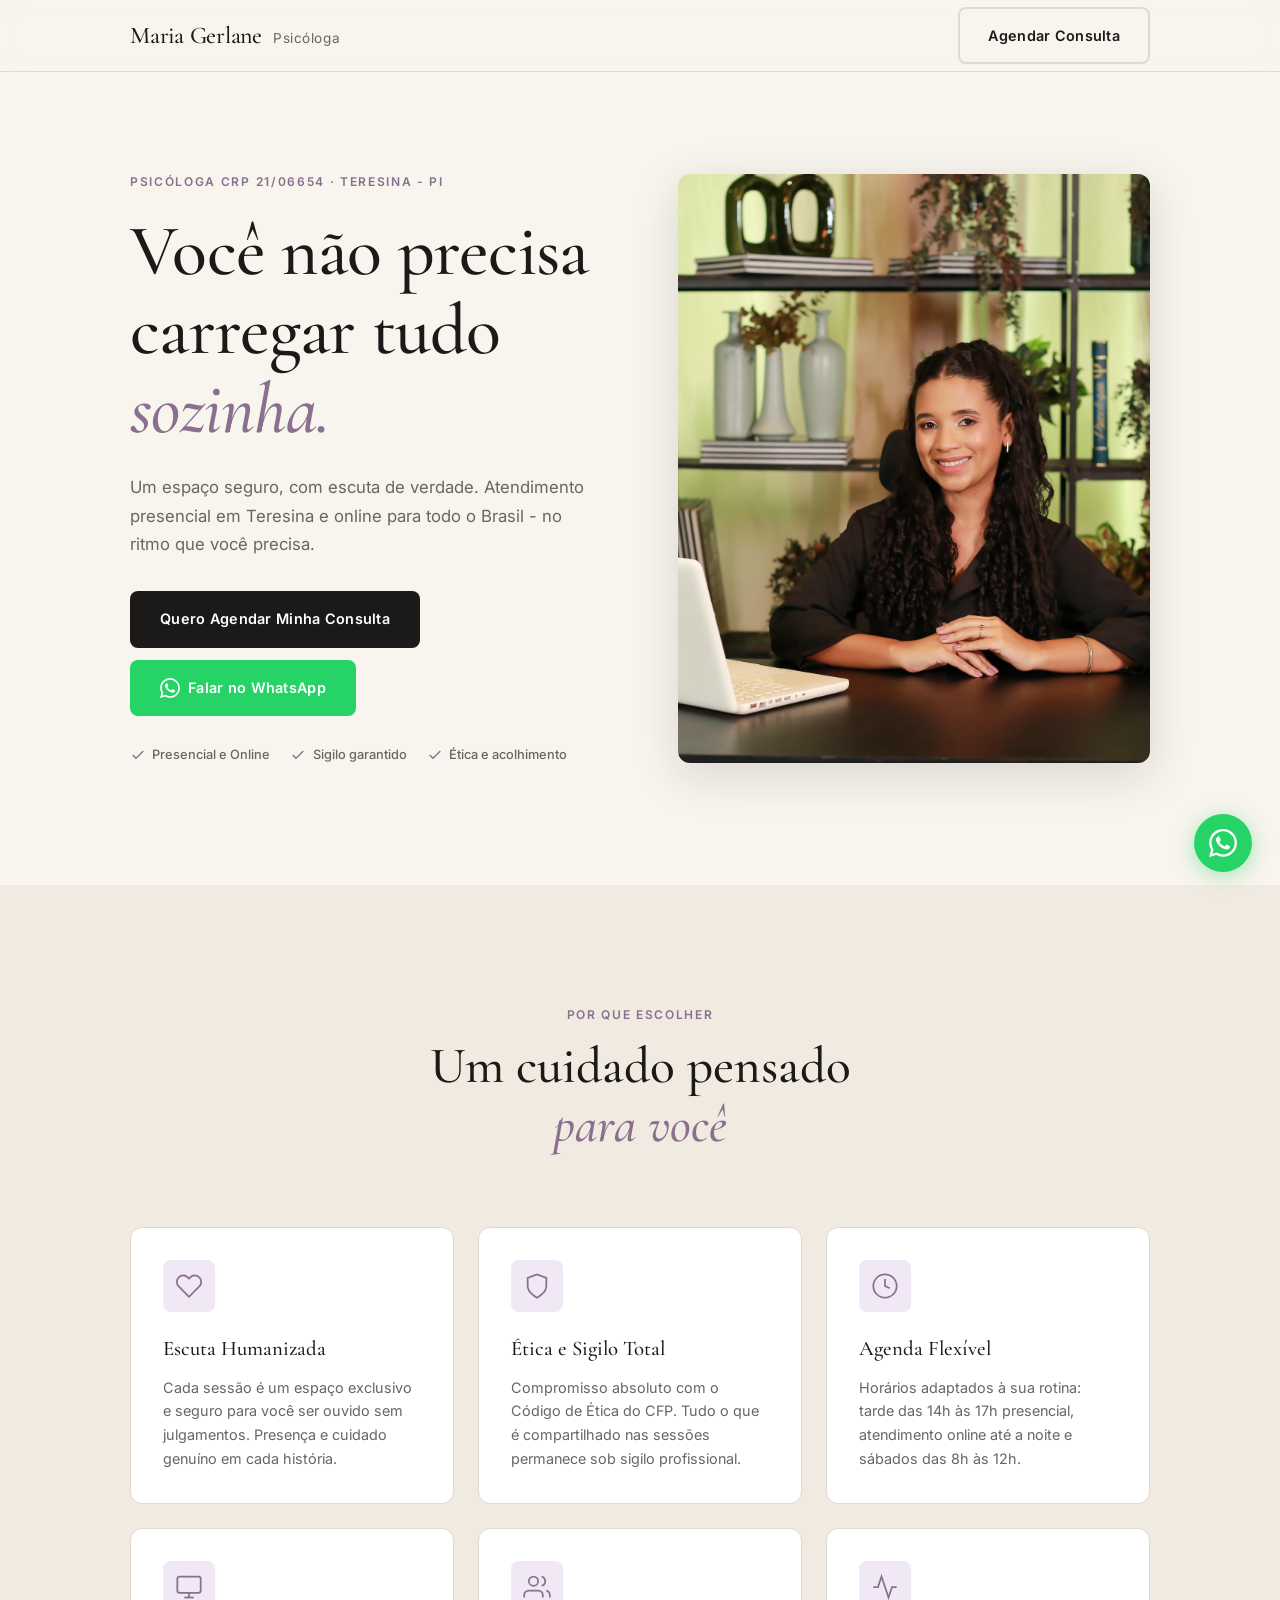
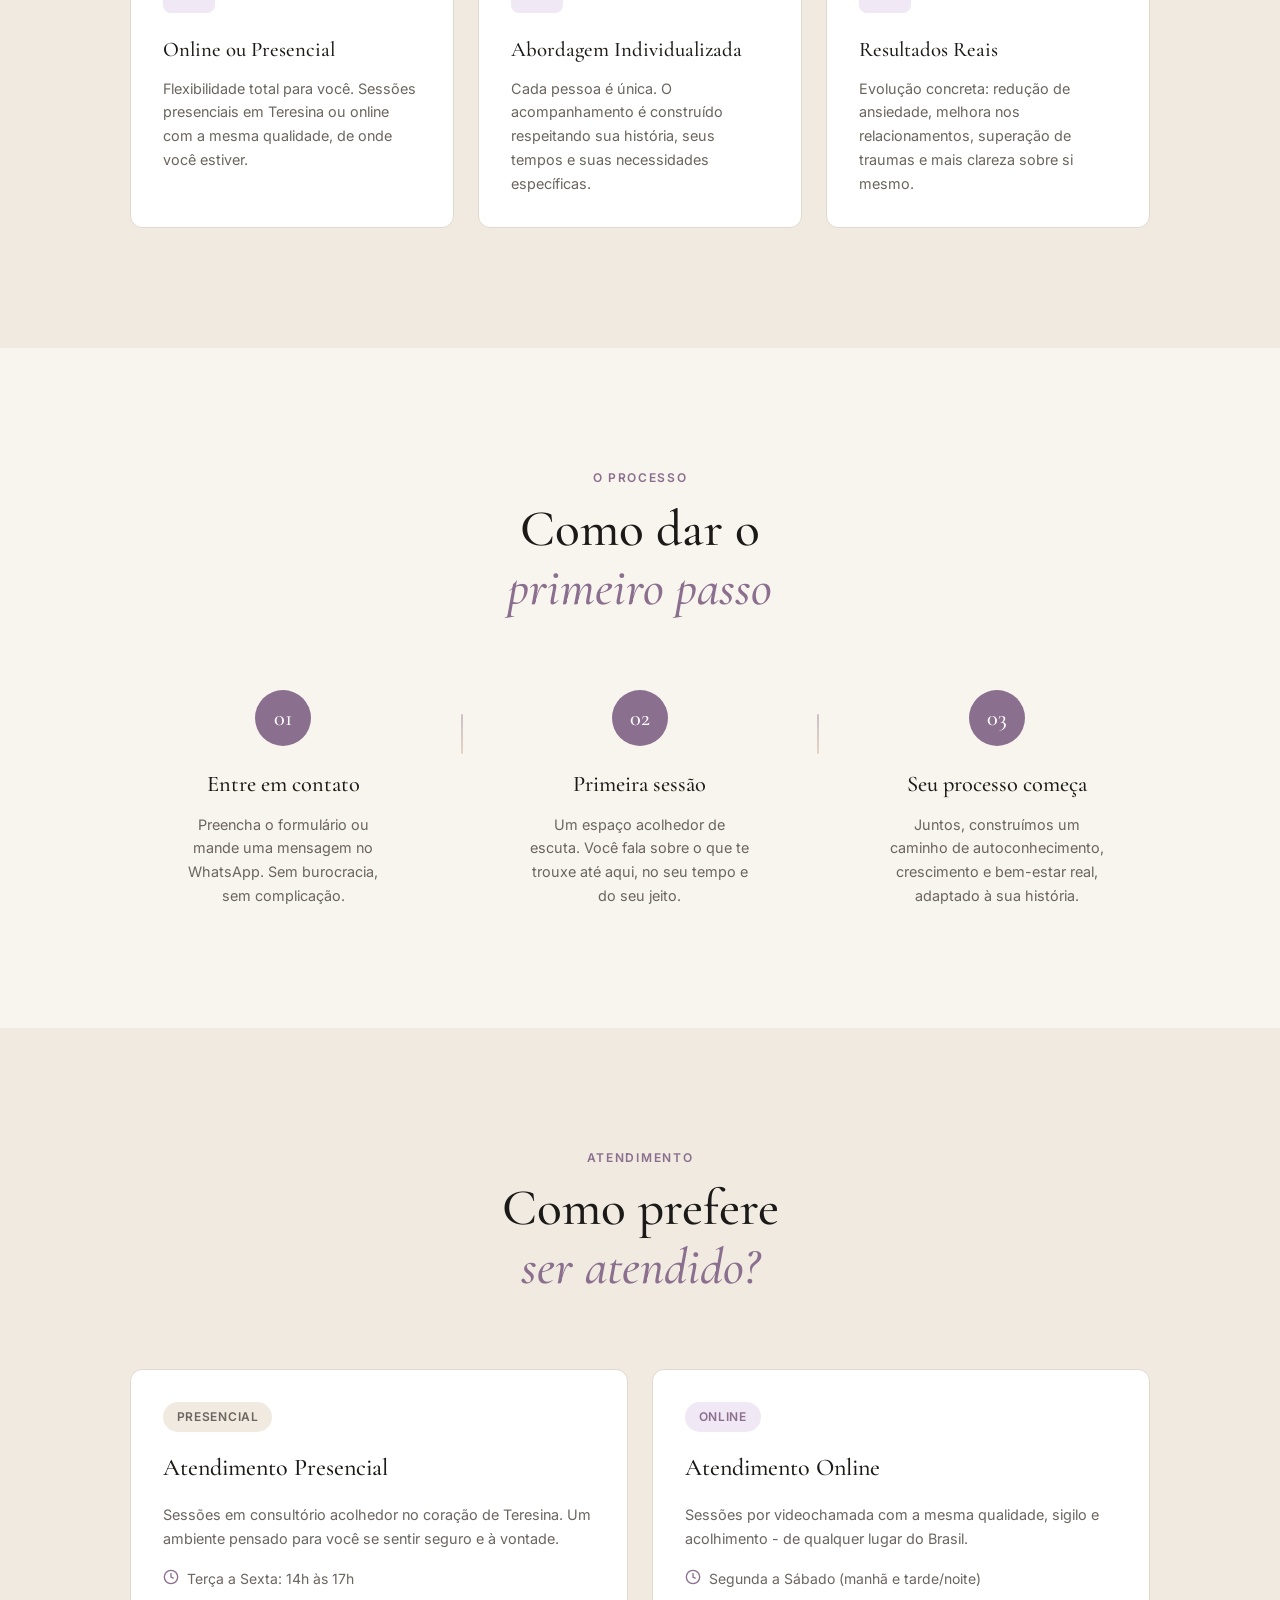
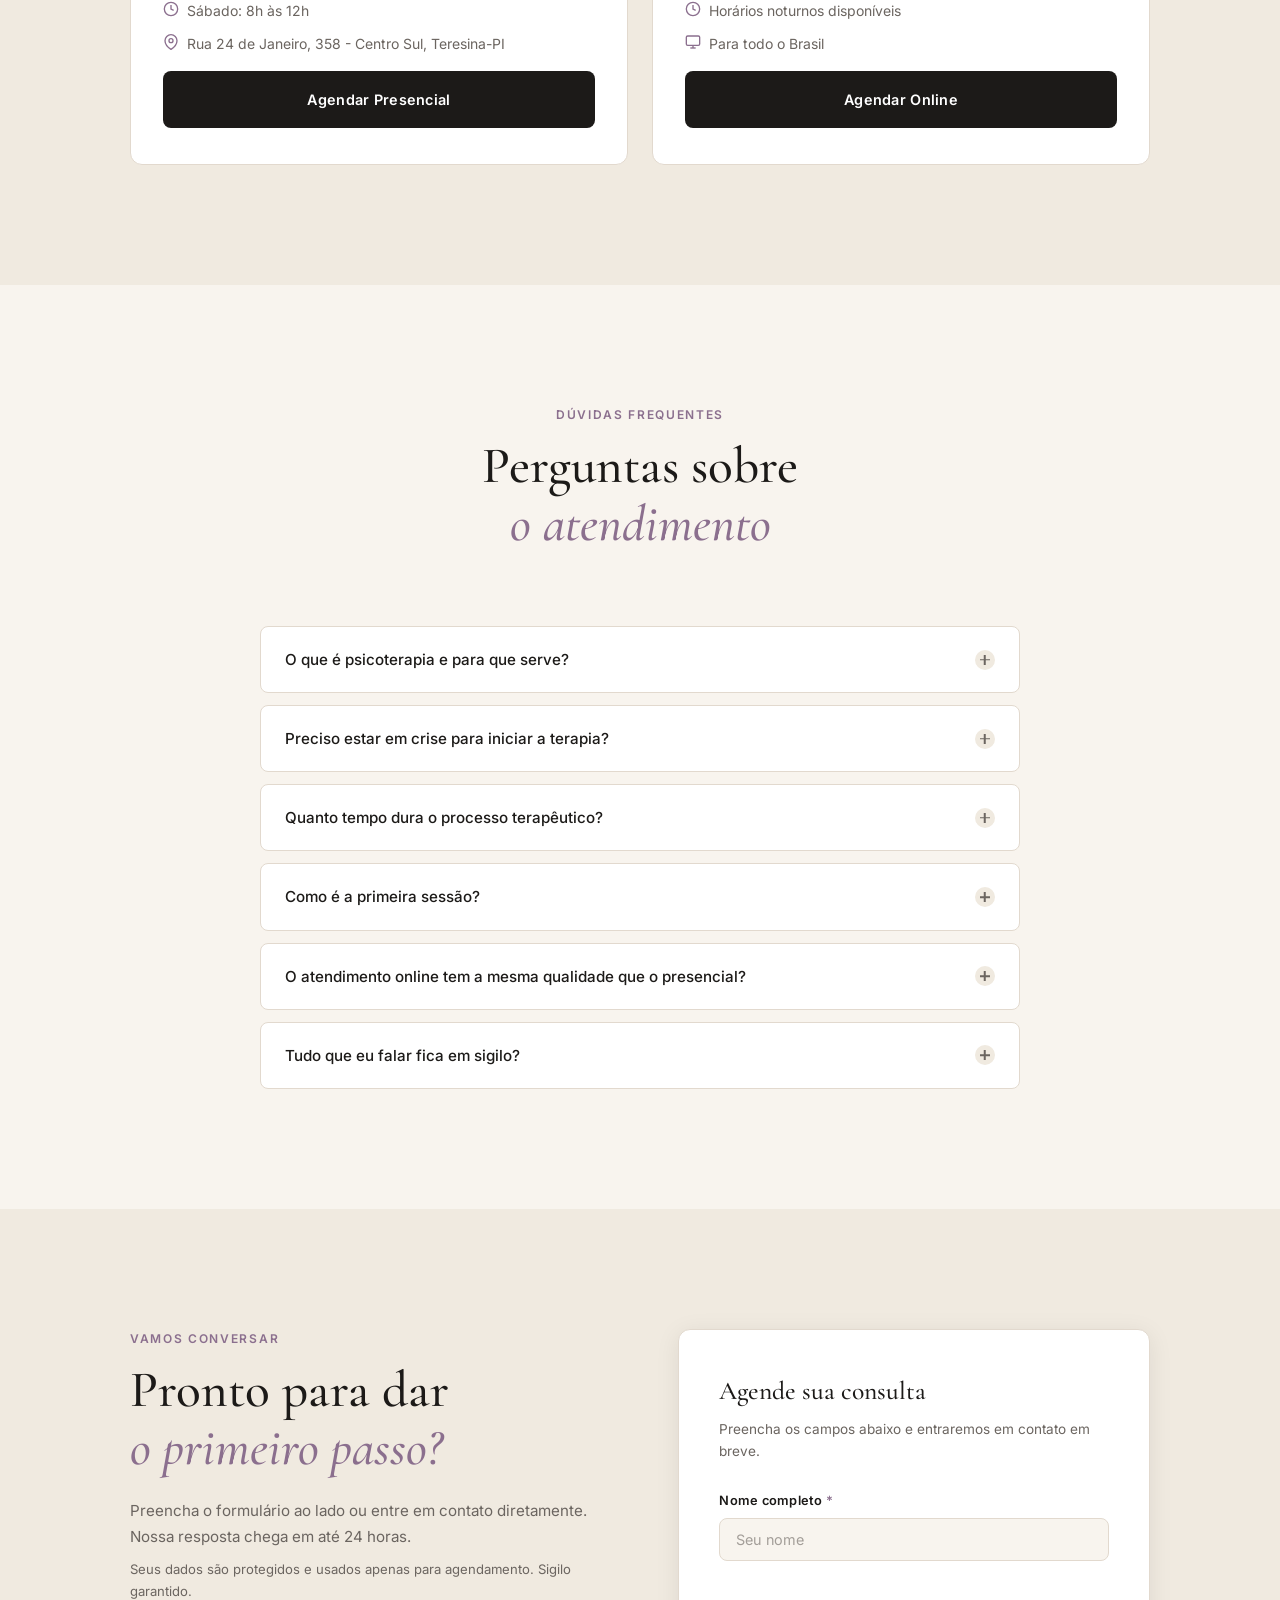
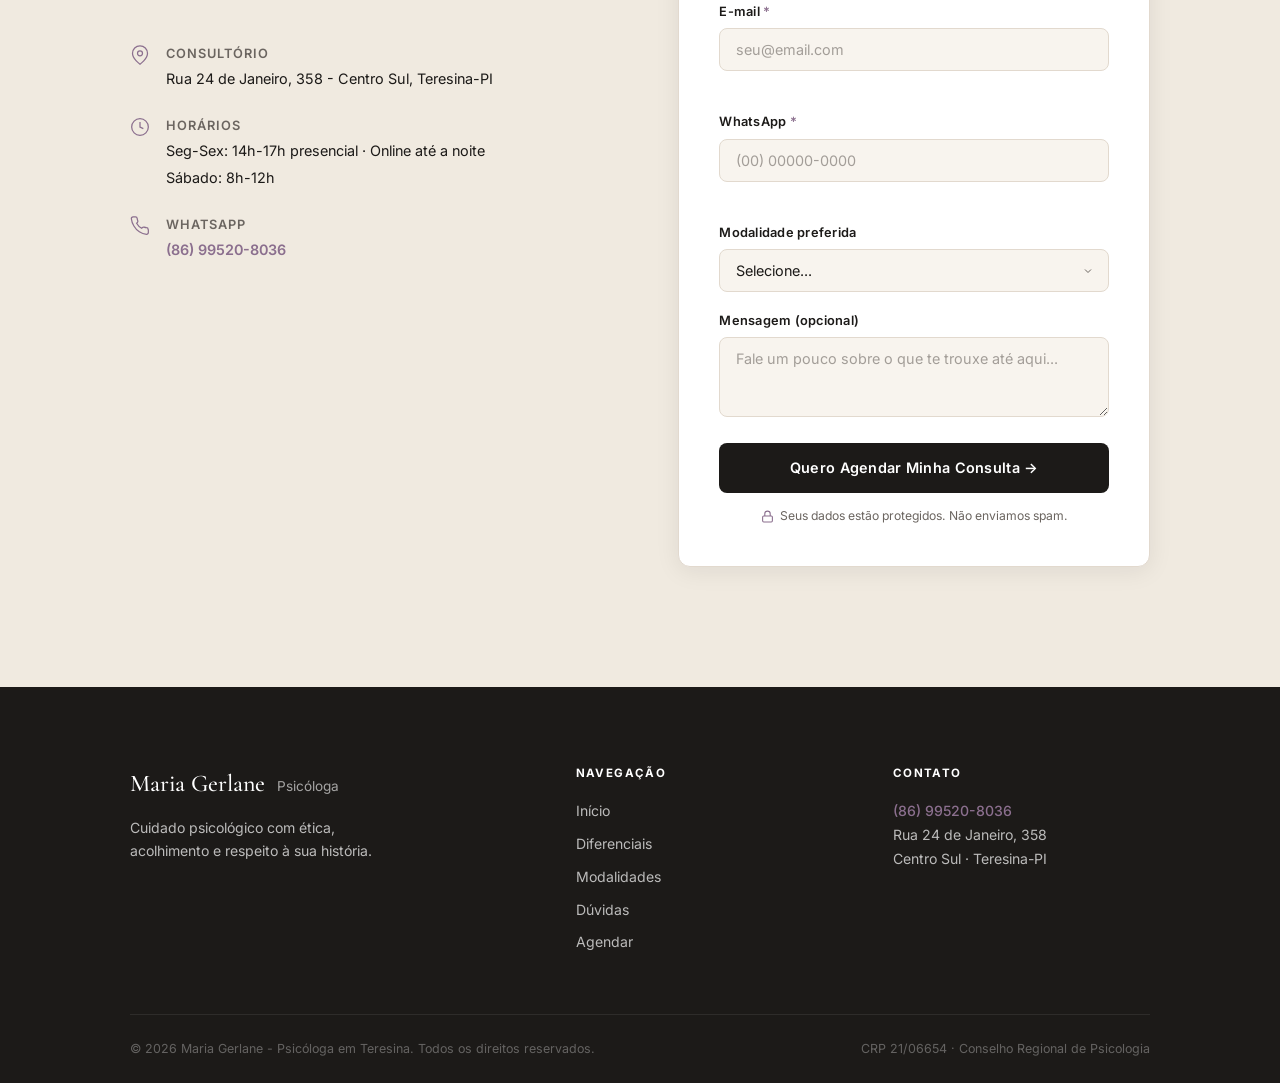
==== commit a65e446a: "feat: adiciona número do CRP (21/06654) no hero e no rodapé Co-Authored-By: Claude Sonnet 5 <noreply" ====
--- a/index.html
+++ b/index.html
@@ -51,7 +51,7 @@
   <section class="hero" id="inicio">
     <div class="hero__content container">
       <div class="hero__text">
-        <p class="hero__eyebrow">Psicóloga CRP · Teresina - PI</p>
+        <p class="hero__eyebrow">Psicóloga CRP 21/06654 · Teresina - PI</p>
         <h1 class="hero__headline">
           Você não precisa<br />
           carregar tudo<br />
@@ -449,7 +449,7 @@
       </div>
       <div class="footer__bottom">
         <p>© 2026 Maria Gerlane - Psicóloga em Teresina. Todos os direitos reservados.</p>
-        <p>CRP · Conselho Regional de Psicologia</p>
+        <p>CRP 21/06654 · Conselho Regional de Psicologia</p>
       </div>
     </div>
   </footer>
